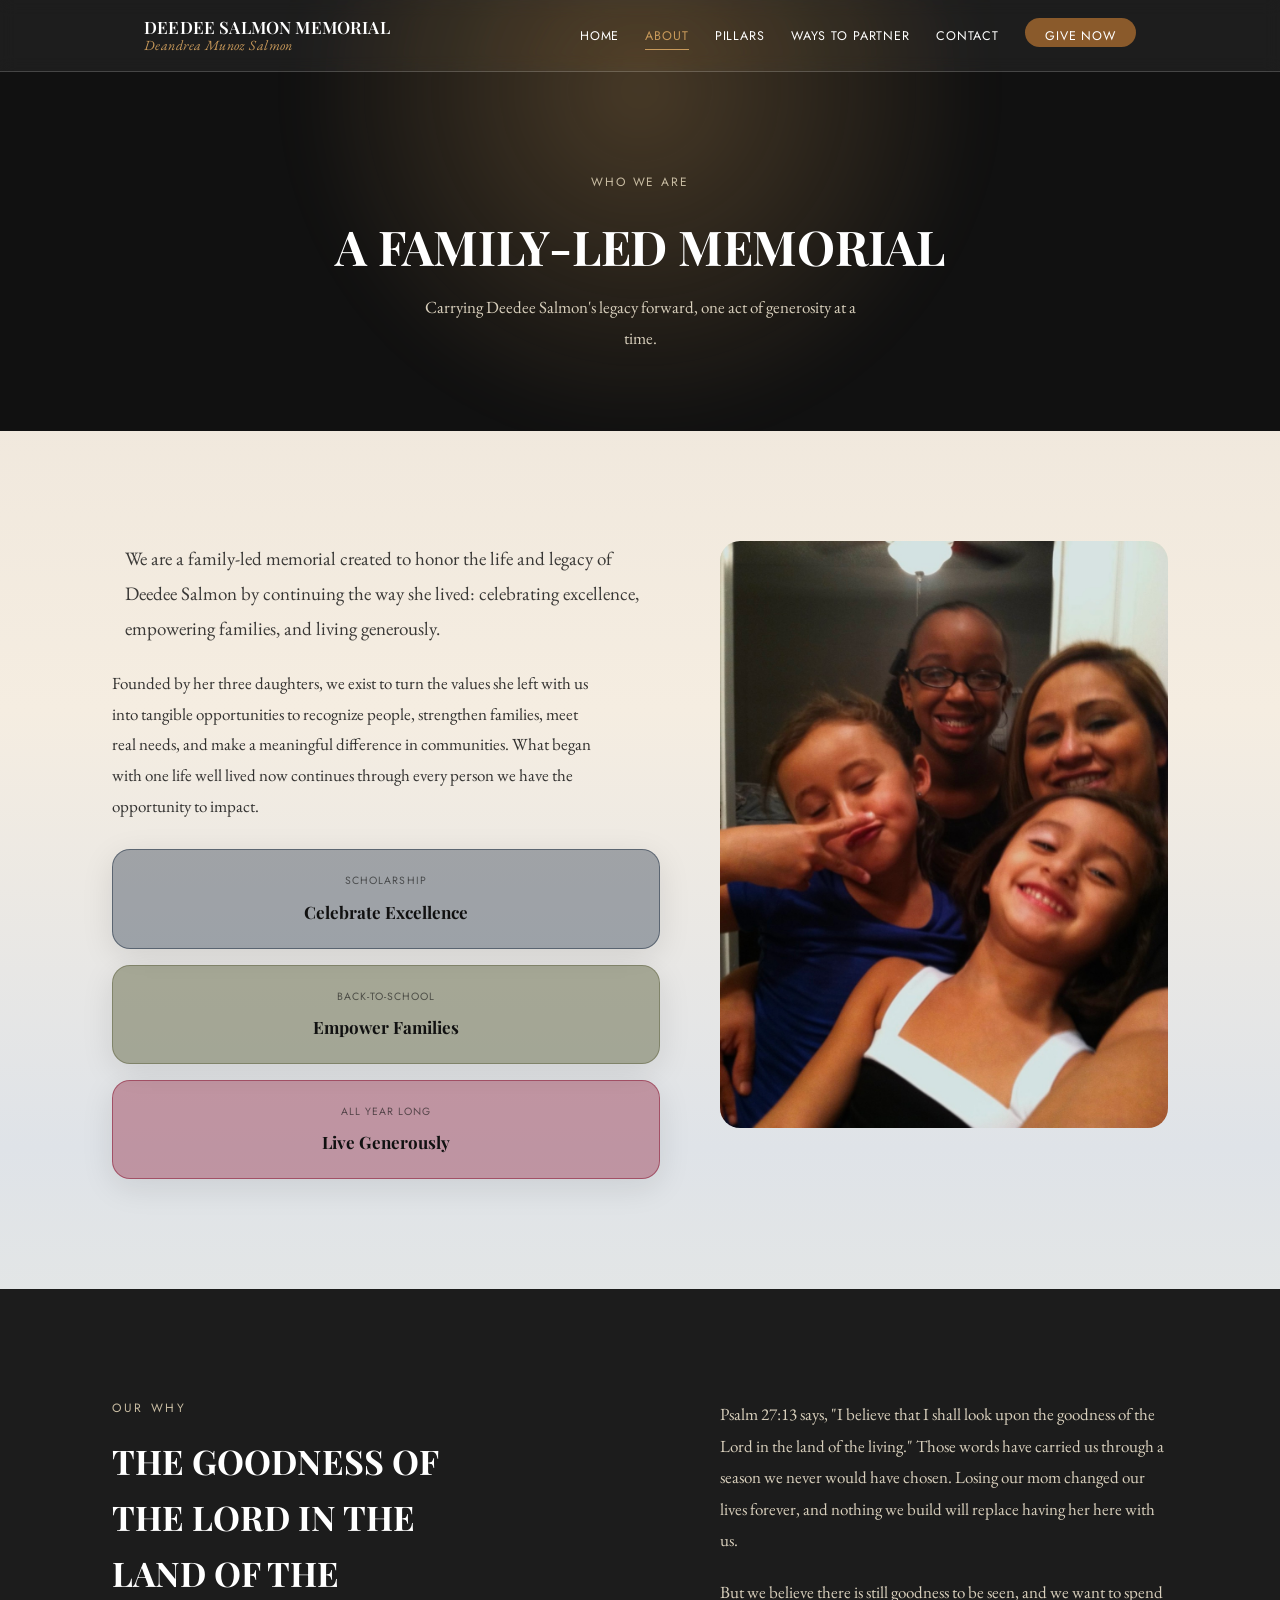
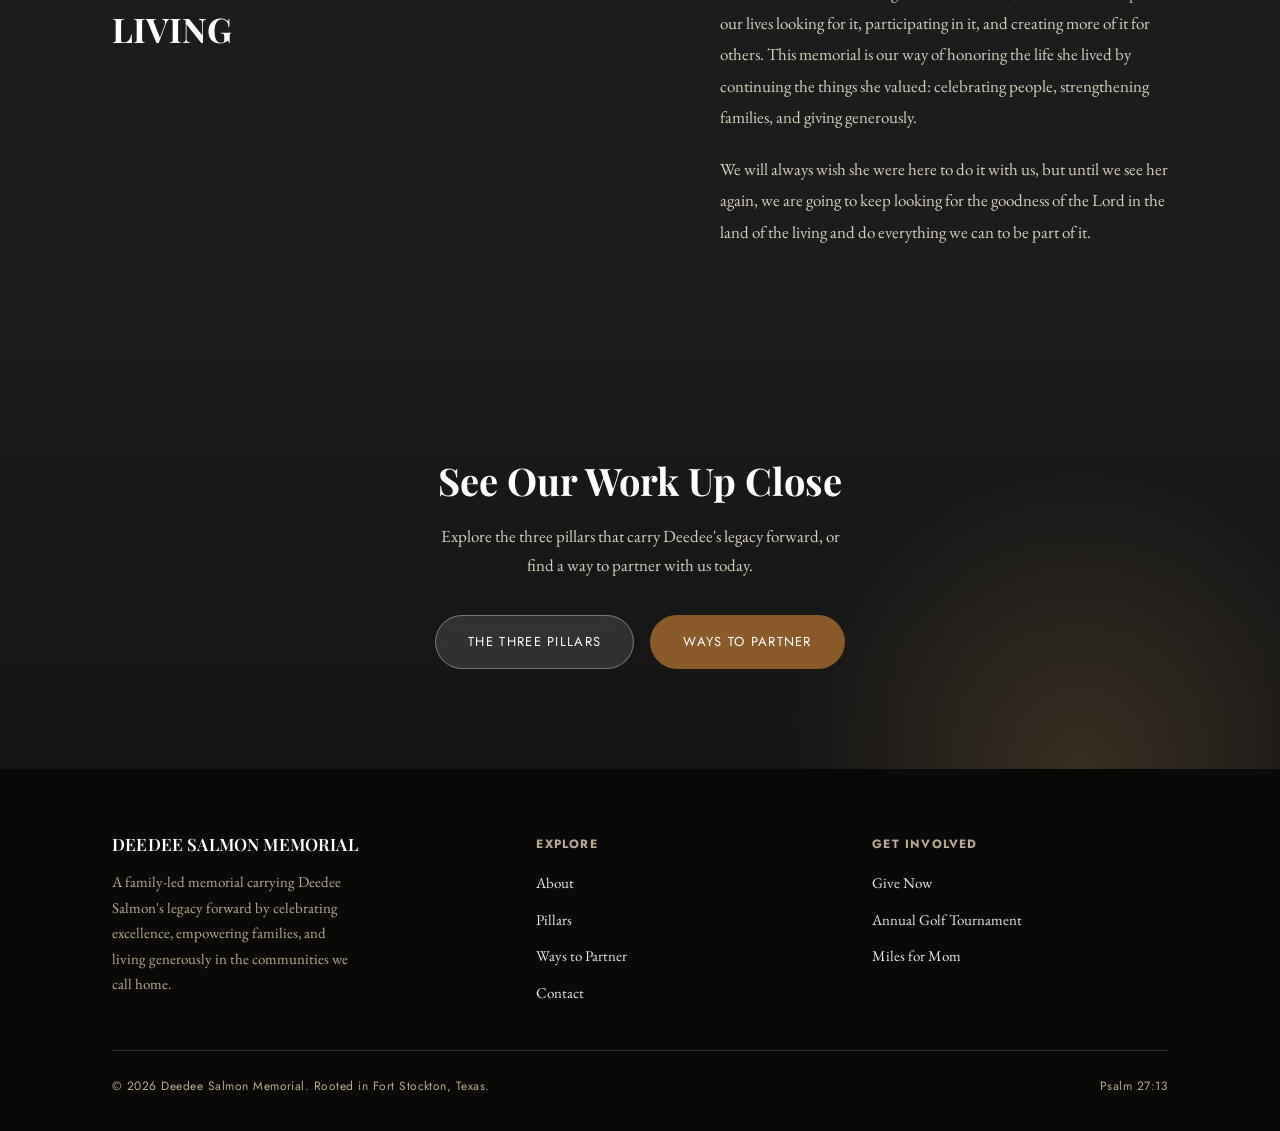
==== about.html @ 381345f5 "Make every page bottom step down from lightest to darkest Pages were bouncing: a charcoal section, t" ====
<!DOCTYPE html>
<html lang="en">
<head>
<meta charset="UTF-8">
<meta name="viewport" content="width=device-width, initial-scale=1.0">
<title>About | Deedee Salmon Memorial</title>
<meta name="description" content="A family-led memorial created to honor the life and legacy of Deedee Salmon, founded by her three daughters.">
<link rel="preconnect" href="https://fonts.googleapis.com">
<link href="https://fonts.googleapis.com/css2?family=Playfair+Display:wght@500;600;700&family=Bodoni+Moda:ital,wght@1,600;1,700&family=EB+Garamond:ital,wght@0,400;0,500;1,400&family=Jost:wght@400;500;600&display=swap" rel="stylesheet">
<link rel="stylesheet" href="styles.css">
</head>
<body>

<a class="skip-link" href="#main">Skip to content</a>

<header class="site-header">
  <div class="wrap">
    <nav class="nav-glass">
      <a href="index.html" class="brand-mark">Deedee Salmon Memorial<span>Deandrea Munoz Salmon</span></a>
      <button class="nav-toggle" aria-expanded="false" aria-controls="primary-nav">Menu</button>
      <nav class="main-nav" id="primary-nav" aria-label="Primary">
        <ul>
          <li><a href="index.html">Home</a></li>
          <li><a href="about.html" aria-current="page">About</a></li>
          <li><a href="pillars.html">Pillars</a></li>
          <li><a href="give.html">Ways to Partner</a></li>
          <li><a href="contact.html">Contact</a></li>
          <li><a href="https://www.venmo.com/u/deedeesalmonmemorial" class="nav-give" target="_blank" rel="noopener">Give Now</a></li>
        </ul>
      </nav>
    </nav>
  </div>
</header>

<main id="main">

  <section class="page-header">
    <div class="wrap page-header-inner">
      <span class="kicker">Who We Are</span>
      <h1>A Family-Led Memorial</h1>
      <p>Carrying Deedee Salmon's legacy forward, one act of generosity at a time.</p>
    </div>
  </section>

  <section class="section">
    <div class="wrap two-col">
      <div class="reveal reveal-item">
        <p class="lede" style="text-align:left; margin-bottom: 22px;">We are a family-led memorial created to honor the life and legacy of Deedee Salmon by continuing the way she lived: celebrating excellence, empowering families, and living generously.</p>
        <p style="font-size: 17px; line-height: 1.8; max-width: 60ch; opacity: 0.85;">Founded by her three daughters, we exist to turn the values she left with us into tangible opportunities to recognize people, strengthen families, meet real needs, and make a meaningful difference in communities. What began with one life well lived now continues through every person we have the opportunity to impact.</p>
        <div class="values-row" style="grid-template-columns: 1fr; margin-top: 28px;">
          <div class="value-box pillar-blue"><div class="label">Scholarship</div><div class="title">Celebrate Excellence</div></div>
          <div class="value-box pillar-olive"><div class="label">Back-to-School</div><div class="title">Empower Families</div></div>
          <div class="value-box pillar-red"><div class="label">All Year Long</div><div class="title">Live Generously</div></div>
        </div>
      </div>
      <div class="reveal reveal-item">
        <img class="family-photo" src="images/family.jpg" alt="Deedee's family crowded together for a selfie, smiling and making silly faces" width="1068" height="1400">
      </div>
    </div>
  </section>

  <section class="section section-dark" style="position: relative; overflow: hidden;">
    <div class="wrap two-col" style="position: relative; z-index: 1;">
      <div class="reveal reveal-item">
        <span class="kicker" style="color: #c9bda3;">Our Why</span>
        <h2 style="font-family: 'Playfair Display', serif; font-weight: 700; font-size: clamp(24px, 4vw, 34px); margin-top: 14px; max-width: 16ch; text-transform: uppercase;">The Goodness of the Lord in the Land of the Living</h2>
      </div>
      <div class="reveal reveal-item">
        <p style="font-size: 17px; line-height: 1.85; max-width: 58ch; color: #d8cfbc; margin-bottom: 20px;">Psalm 27:13 says, "I believe that I shall look upon the goodness of the Lord in the land of the living." Those words have carried us through a season we never would have chosen. Losing our mom changed our lives forever, and nothing we build will replace having her here with us.</p>
        <p style="font-size: 17px; line-height: 1.85; max-width: 58ch; color: #d8cfbc; margin-bottom: 20px;">But we believe there is still goodness to be seen, and we want to spend our lives looking for it, participating in it, and creating more of it for others. This memorial is our way of honoring the life she lived by continuing the things she valued: celebrating people, strengthening families, and giving generously.</p>
        <p style="font-size: 17px; line-height: 1.85; max-width: 58ch; color: #d8cfbc;">We will always wish she were here to do it with us, but until we see her again, we are going to keep looking for the goodness of the Lord in the land of the living and do everything we can to be part of it.</p>
      </div>
    </div>
  </section>

  <div class="reveal">
    <section class="cta-band">
      <div class="wrap cta-band-inner">
        <h2>See Our Work Up Close</h2>
        <p>Explore the three pillars that carry Deedee's legacy forward, or find a way to partner with us today.</p>
        <div style="display:flex; gap:16px; justify-content:center; flex-wrap:wrap;">
          <a href="pillars.html" class="btn-glass">The Three Pillars</a>
          <a href="give.html" class="btn-solid">Ways to Partner</a>
        </div>
      </div>
    </section>
  </div>

</main>

<footer class="site-footer">
  <div class="wrap">
    <div class="footer-grid">
      <div class="footer-brand">
        <div class="brand-mark">Deedee Salmon Memorial</div>
        <p>A family-led memorial carrying Deedee Salmon's legacy forward by celebrating excellence, empowering families, and living generously in the communities we call home.</p>
      </div>
      <div class="footer-col">
        <h4>Explore</h4>
        <ul>
          <li><a href="about.html">About</a></li>
          <li><a href="pillars.html">Pillars</a></li>
          <li><a href="give.html">Ways to Partner</a></li>
          <li><a href="contact.html">Contact</a></li>
        </ul>
      </div>
      <div class="footer-col">
        <h4>Get Involved</h4>
        <ul>
          <li><a href="https://www.venmo.com/u/deedeesalmonmemorial" target="_blank" rel="noopener">Give Now</a></li>
          <li><a href="golf-tournament.html">Annual Golf Tournament</a></li>
          <li><a href="miles-for-mom.html">Miles for Mom</a></li>
        </ul>
      </div>
    </div>
    <div class="footer-bottom">
      <span>&copy; 2026 Deedee Salmon Memorial. Rooted in Fort Stockton, Texas.</span>
      <span>Psalm 27:13</span>
    </div>
  </div>
</footer>

<script src="nav.js"></script>
</body>
</html>
---- styles.css ----
/* ============================================================
   Deedee Salmon Memorial — Site Stylesheet (Glass redesign)
   ============================================================ */

:root {
  --obsidian: #111111;
  --bone: #D8CFBC;
  --tobacco: #8A5A2B;
  --biking-red: #800020;
  --eclipse-blue: #0B1D34;
  --olive: #6B6F4E;
  --warm-gold: #C99A5B;
  --ease: cubic-bezier(0.22, 1, 0.36, 1);
  --glass-bg: rgba(255, 255, 255, 0.55);
  --glass-border: rgba(255, 255, 255, 0.6);
  --glass-shadow: 0 8px 32px rgba(17,17,17,0.10);
}

* { box-sizing: border-box; margin: 0; padding: 0; }
html { scroll-behavior: smooth; }

body {
  background-color: #ffffff;
  background-image: linear-gradient(
    180deg,
    #ffffff 0%,
    #EFE7DC 12%,
    #F5EDE1 26%,
    #DFE3E8 42%,
    #E9EAE3 56%,
    #FBF5F6 70%,
    #FDFAF6 84%,
    #ffffff 100%
  );
  background-repeat: no-repeat;
  color: var(--obsidian);
  font-family: 'EB Garamond', serif;
  -webkit-font-smoothing: antialiased;
  line-height: 1.65;
  overflow-x: hidden;
  position: relative;
}
a { color: inherit; text-decoration: none; }
img { max-width: 100%; display: block; }
.wrap { max-width: 1120px; margin: 0 auto; padding: 0 32px; }

.skip-link {
  position: absolute; left: -999px; top: auto;
  background: var(--obsidian); color: #fff;
  padding: 12px 20px; z-index: 1000; font-family: 'Jost', sans-serif; font-size: 14px;
}
.skip-link:focus { left: 16px; top: 90px; }

a:focus-visible, button:focus-visible, input:focus-visible, textarea:focus-visible, select:focus-visible {
  outline: 2px solid var(--tobacco); outline-offset: 3px;
}

/* ============================================================
   Glass Nav — frosted, fixed, floats directly over dark content
   ============================================================ */
.site-header {
  position: fixed;
  top: 0; left: 0; right: 0;
  z-index: 100;
  width: 100%;
  background: rgba(255, 255, 255, 0.05);
  backdrop-filter: blur(8px) saturate(140%);
  -webkit-backdrop-filter: blur(8px) saturate(140%);
  border-bottom: 1px solid rgba(255, 255, 255, 0.18);
  transition: background 0.4s var(--ease), border-color 0.4s var(--ease), box-shadow 0.4s var(--ease);
}
.site-header.scrolled {
  background: rgba(255, 255, 255, 0.55);
  backdrop-filter: blur(20px) saturate(180%);
  -webkit-backdrop-filter: blur(20px) saturate(180%);
  border-bottom: 1px solid rgba(255, 255, 255, 0.45);
  box-shadow: 0 4px 24px rgba(17,17,17,0.08);
}
.nav-glass {
  max-width: 1120px;
  margin: 0 auto;
  padding: 18px 32px;
  display: flex;
  align-items: center;
  justify-content: space-between;
}
.brand-mark {
  font-family: 'Playfair Display', serif;
  font-weight: 600;
  font-size: 17px;
  letter-spacing: 0.01em;
  text-transform: uppercase;
  line-height: 1.1;
  color: #fff;
  transition: color 0.4s var(--ease);
}
.site-header.scrolled .brand-mark { color: var(--obsidian); }
.brand-mark span {
  display: block;
  font-family: 'EB Garamond', serif;
  font-style: italic;
  font-weight: 400;
  font-size: 14px;
  letter-spacing: 0.03em;
  color: var(--warm-gold);
  text-transform: none;
  margin-top: 1px;
  transition: color 0.4s var(--ease);
}
.site-header.scrolled .brand-mark span { color: var(--tobacco); }
.main-nav ul { display: flex; align-items: center; gap: 26px; list-style: none; }
.main-nav a {
  font-family: 'Jost', sans-serif;
  font-size: 12.5px;
  letter-spacing: 0.07em;
  text-transform: uppercase;
  color: #fff;
  position: relative;
  padding-bottom: 2px;
  transition: color 0.4s var(--ease);
}
.site-header.scrolled .main-nav a { color: var(--obsidian); }
.main-nav a::after {
  content: "";
  position: absolute; left: 0; bottom: -3px;
  width: 100%; height: 1px;
  background: var(--warm-gold);
  transform: scaleX(0);
  transform-origin: left;
  transition: transform 0.3s var(--ease);
}
.site-header.scrolled .main-nav a::after { background: var(--tobacco); }
.main-nav a:hover::after, .main-nav a[aria-current="page"]::after { transform: scaleX(1); }
.main-nav a:hover, .main-nav a[aria-current="page"] { color: var(--warm-gold); }
.site-header.scrolled .main-nav a:hover,
.site-header.scrolled .main-nav a[aria-current="page"] { color: var(--tobacco); }
.nav-toggle { color: #fff; transition: color 0.4s var(--ease); }
.site-header.scrolled .nav-toggle { color: var(--obsidian); }
.nav-give {
  font-family: 'Jost', sans-serif;
  font-size: 12px;
  letter-spacing: 0.08em;
  text-transform: uppercase;
  color: #fff !important;
  background: var(--tobacco);
  padding: 9px 20px;
  border-radius: 999px;
}
.nav-give::after { display: none; }
.nav-give:hover { background: var(--obsidian); }
.nav-toggle { display: none; background: none; border: none; font-family: 'Jost', sans-serif; font-size: 13px; letter-spacing: 0.08em; text-transform: uppercase; cursor: pointer; }
@media (max-width: 780px) {
  .nav-toggle { display: block; }
  .main-nav { display: none; position: absolute; top: 68px; left: 20px; right: 20px; }
  .main-nav.open {
    display: block;
    background: var(--glass-bg);
    backdrop-filter: blur(24px) saturate(160%);
    -webkit-backdrop-filter: blur(24px) saturate(160%);
    border: 1px solid var(--glass-border);
    border-radius: 24px;
    box-shadow: var(--glass-shadow);
    padding: 10px 22px 18px;
  }
  .main-nav ul { flex-direction: column; align-items: flex-start; gap: 4px; }
  .main-nav li { width: 100%; border-top: 1px solid rgba(17,17,17,0.08); }
  .main-nav li:first-child { border-top: none; }
  .main-nav.open a { display: block; padding: 14px 0; color: var(--obsidian); }
  .main-nav.open a:hover, .main-nav.open a[aria-current="page"] { color: var(--tobacco); }
  .main-nav.open a::after { background: var(--tobacco); }
  .nav-give { display: inline-block; margin-top: 8px; }
}

/* ============================================================
   Buttons
   ============================================================ */
.btn-glass {
  display: inline-block;
  padding: 15px 32px;
  font-family: 'Jost', sans-serif;
  font-size: 13px;
  letter-spacing: 0.1em;
  text-transform: uppercase;
  border-radius: 999px;
  border: 1px solid rgba(255,255,255,0.35);
  background: rgba(255,255,255,0.12);
  backdrop-filter: blur(16px) saturate(160%);
  -webkit-backdrop-filter: blur(16px) saturate(160%);
  color: #fff;
  cursor: pointer;
  transition: transform 0.3s var(--ease), background 0.3s var(--ease);
}
.btn-glass:hover { transform: translateY(-3px); background: rgba(255,255,255,0.2); }
.btn-frosted-primary {
  display: inline-block;
  padding: 15px 32px;
  font-family: 'Jost', sans-serif;
  font-size: 13px;
  letter-spacing: 0.1em;
  text-transform: uppercase;
  border-radius: 999px;
  border: 1px solid rgba(201,154,91,0.55);
  background: rgba(201,154,91,0.32);
  backdrop-filter: blur(16px) saturate(180%);
  -webkit-backdrop-filter: blur(16px) saturate(180%);
  color: #fff;
  cursor: pointer;
  transition: transform 0.3s var(--ease), background 0.3s var(--ease);
}
.btn-frosted-primary:hover { transform: translateY(-3px); background: rgba(201,154,91,0.46); }
.btn-solid {
  display: inline-block;
  padding: 15px 32px;
  font-family: 'Jost', sans-serif;
  font-size: 13px;
  letter-spacing: 0.1em;
  text-transform: uppercase;
  border-radius: 999px;
  border: 1px solid transparent;
  background: var(--tobacco);
  color: #fff;
  cursor: pointer;
  transition: transform 0.3s var(--ease), background 0.3s var(--ease), box-shadow 0.3s var(--ease);
}
.btn-solid:hover { transform: translateY(-3px); background: #a06b34; box-shadow: 0 12px 28px rgba(138,90,43,0.35); }
.btn-outline-dark {
  display: inline-block;
  padding: 15px 32px;
  font-family: 'Jost', sans-serif;
  font-size: 13px;
  letter-spacing: 0.1em;
  text-transform: uppercase;
  border-radius: 999px;
  border: 1.5px solid var(--obsidian);
  background: transparent;
  color: var(--obsidian);
  cursor: pointer;
  transition: transform 0.3s var(--ease), background 0.3s var(--ease), color 0.3s var(--ease);
}
.btn-outline-dark:hover { transform: translateY(-3px); background: var(--obsidian); color: #fff; }
.btn-disabled {
  display: inline-block;
  padding: 15px 32px;
  font-family: 'Jost', sans-serif;
  font-size: 13px;
  letter-spacing: 0.1em;
  text-transform: uppercase;
  border-radius: 999px;
  background: rgba(17,17,17,0.08);
  color: var(--obsidian);
  opacity: 0.6;
  cursor: not-allowed;
  pointer-events: none;
}

/* ============================================================
   Hero (Home) + Page Header (interior pages) — dark, dramatic,
   nav floats directly over both from the very top of the page.
   ============================================================ */
.hero, .page-header {
  position: relative;
  z-index: 1;
  background: var(--obsidian);
  color: #fff;
  text-align: center;
  overflow: hidden;
}
.hero { padding: 190px 0 110px; }
.page-header { padding: 168px 0 76px; }
.hero::before, .page-header::before {
  content: "";
  position: absolute;
  width: 700px; height: 700px;
  background: radial-gradient(circle, rgba(201,154,91,0.30), transparent 70%);
  top: -260px; left: 50%; transform: translateX(-50%);
  filter: blur(20px);
  pointer-events: none;
}
.hero-inner, .page-header-inner { position: relative; z-index: 1; }
.hero .eyebrow, .page-header .kicker {
  font-family: 'Jost', sans-serif; font-size: 12px; letter-spacing: 0.16em;
  text-transform: uppercase; color: #c9bda3; margin-bottom: 22px; display: inline-block;
}
.hero h1 {
  font-family: 'Playfair Display', serif; font-weight: 700;
  font-size: clamp(40px, 7vw, 68px); line-height: 1.08;
  max-width: 16ch; margin: 0 auto 20px; text-transform: uppercase; letter-spacing: -0.01em;
}
.page-header h1 {
  font-family: 'Playfair Display', serif; font-weight: 700;
  font-size: clamp(32px, 5.5vw, 48px); line-height: 1.15;
  margin: 4px auto 18px; text-transform: uppercase; letter-spacing: -0.005em;
}
.hero .script-name {
  font-family: 'EB Garamond', serif; font-style: italic; font-weight: 400;
  font-size: clamp(22px, 3.2vw, 28px); letter-spacing: 0.02em;
  color: var(--warm-gold); display: block; margin: 8px 0 30px;
}
.hero p, .page-header p { font-size: 18px; line-height: 1.85; max-width: 54ch; margin: 0 auto; color: #d8cfbc; }
.page-header p { font-size: 17px; }
.hero-ctas { margin-top: 38px; display: flex; gap: 16px; justify-content: center; flex-wrap: wrap; }

/* ============================================================
   Sections
   ============================================================ */
.section { position: relative; z-index: 1; padding: 110px 0; }

/* Tinted sections dissolve into their neighbours instead of butting up
   against them. Each gradient starts and ends at its own colour with zero
   alpha, so the page behind shows through the fade and the transition
   works against whatever sits above or below. The ramps stay inside the
   section's padding, so text always lands on the solid middle. */
.section-dark {
  color: #fff;
  background: #1C1C1C;
}
.section-soft {
  background: var(--bone);
}
.section-head { margin-bottom: 48px; text-align: center; }
.kicker {
  font-family: 'Jost', sans-serif; font-size: 12px; letter-spacing: 0.22em;
  text-transform: uppercase; color: var(--tobacco); display: block; margin-bottom: 14px;
}
.section-head h2 {
  font-family: 'Playfair Display', serif; font-weight: 700;
  font-size: clamp(30px, 4.2vw, 44px); line-height: 1.15;
  max-width: 22ch; margin: 0 auto;
}
.lede {
  font-size: 19px; line-height: 1.85; max-width: 58ch; opacity: 0.82; margin: 0 auto;
}
.back-link {
  display: inline-block;
  margin-bottom: 30px;
  font-family: 'Jost', sans-serif;
  font-size: 12px;
  letter-spacing: 0.08em;
  text-transform: uppercase;
  color: var(--tobacco);
}
.back-link:hover { color: var(--obsidian); }

.two-col { display: grid; grid-template-columns: 1.1fr 0.9fr; gap: 60px; align-items: start; }
@media (max-width: 800px) { .two-col { grid-template-columns: 1fr; gap: 40px; } }
.who-grid { display: grid; grid-template-columns: 1.1fr 0.9fr; gap: 60px; align-items: center; text-align: left; }
@media (max-width: 800px) { .who-grid { grid-template-columns: 1fr; text-align: center; } }

.glass-quote {
  background: rgba(255, 255, 255, 0.7);
  backdrop-filter: blur(32px) saturate(180%);
  -webkit-backdrop-filter: blur(32px) saturate(180%);
  border: 1px solid rgba(255, 255, 255, 0.75);
  border-radius: 28px;
  box-shadow: var(--glass-shadow);
  padding: 44px 40px;
}
.glass-quote blockquote {
  font-family: 'Playfair Display', serif; font-weight: 500; font-style: italic;
  font-size: clamp(21px, 2.6vw, 26px); line-height: 1.55; color: var(--obsidian);
}
.glass-quote cite {
  display: block; margin-top: 18px;
  font-family: 'Jost', sans-serif; font-style: normal; font-size: 12.5px;
  letter-spacing: 0.1em; text-transform: uppercase; color: var(--tobacco);
}
.glass-quote.on-dark { background: rgba(255,255,255,0.14); border-color: rgba(255,255,255,0.22); }
.glass-quote.on-dark blockquote { color: #fff; }

/* ============================================================
   Glass cards (pillars + ways to partner + reused elsewhere)
   ============================================================ */
.pillar-grid { display: grid; grid-template-columns: repeat(3, 1fr); gap: 26px; }
@media (max-width: 820px) { .pillar-grid { grid-template-columns: 1fr; } }

.glass-card {
  background: var(--glass-bg);
  backdrop-filter: blur(20px) saturate(160%);
  -webkit-backdrop-filter: blur(20px) saturate(160%);
  border: 1px solid var(--glass-border);
  border-radius: 28px;
  box-shadow: var(--glass-shadow);
  padding: 40px 32px;
  transition: transform 0.4s var(--ease), box-shadow 0.4s var(--ease), background 0.4s var(--ease);
}
.glass-card:hover { transform: translateY(-6px); box-shadow: 0 20px 44px rgba(17,17,17,0.14); }

.glass-card.pillar-blue { background: rgba(11,29,52,0.20); border-color: rgba(11,29,52,0.30); }
.glass-card.pillar-olive { background: rgba(107,111,78,0.20); border-color: rgba(107,111,78,0.30); }
.glass-card.pillar-red { background: rgba(128,0,32,0.17); border-color: rgba(128,0,32,0.26); }
.glass-card.pillar-blue:hover { background: rgba(11,29,52,0.27); }
.glass-card.pillar-olive:hover { background: rgba(107,111,78,0.27); }
.glass-card.pillar-red:hover { background: rgba(128,0,32,0.23); }
/* Pillars page only: the full-width rows carry more colour than the
   compact cards on the home page, which stay as they are. */
.pillar-row.pillar-blue,
.value-box.pillar-blue { background: rgba(11,29,52,0.34); border-color: rgba(11,29,52,0.46); }
.pillar-row.pillar-olive,
.value-box.pillar-olive { background: rgba(107,111,78,0.53); border-color: rgba(107,111,78,0.62); }
.pillar-row.pillar-red,
.value-box.pillar-red { background: rgba(128,0,32,0.35); border-color: rgba(128,0,32,0.46); }
.pillar-row.pillar-blue:hover { background: rgba(11,29,52,0.42); }
.pillar-row.pillar-olive:hover { background: rgba(107,111,78,0.62); }
.pillar-row.pillar-red:hover { background: rgba(128,0,32,0.43); }

.glass-card.tint-gold { background: rgba(201,154,91,0.20); border-color: rgba(201,154,91,0.32); }
.glass-card.tint-blue { background: rgba(11,29,52,0.20); border-color: rgba(11,29,52,0.30); }
.glass-card.tint-red { background: rgba(128,0,32,0.17); border-color: rgba(128,0,32,0.26); }
.glass-card.tint-gold:hover { background: rgba(201,154,91,0.28); }
.glass-card.tint-blue:hover { background: rgba(11,29,52,0.27); }
.glass-card.tint-red:hover { background: rgba(128,0,32,0.23); }

.glass-card .pillar-label, .give-card-glass .give-label {
  font-family: 'Jost', sans-serif; font-size: 11px; letter-spacing: 0.1em;
  text-transform: uppercase; color: var(--pillar-color, var(--tobacco)); margin-bottom: 10px;
}
.glass-card h3 {
  font-family: 'Playfair Display', serif; font-weight: 700; font-size: 22px;
  margin-bottom: 14px; line-height: 1.25;
}
.glass-card h3.uc-title { text-transform: uppercase; letter-spacing: 0.02em; }
.glass-card p { font-size: 15.5px; line-height: 1.75; opacity: 0.82; }

.give-grid { display: grid; grid-template-columns: repeat(3, 1fr); gap: 26px; }
@media (max-width: 900px) { .give-grid { grid-template-columns: 1fr; } }
.give-card-glass { display: flex; flex-direction: column; gap: 16px; }
.give-card-glass h3 { font-family: 'Playfair Display', serif; font-weight: 700; font-size: 21px; }
.give-card-glass p { font-size: 15px; line-height: 1.75; opacity: 0.82; flex: 1; }
.give-card-glass a.btn-solid { align-self: flex-start; padding: 12px 26px; font-size: 12px; }
.give-card-glass.tint-gold .give-label,
.give-card-glass.tint-blue .give-label,
.give-card-glass.tint-red .give-label { color: var(--obsidian); opacity: 0.65; }

/* Pillar detail rows (Pillars page) */
.pillar-row-grid { display: grid; gap: 24px; }
.pillar-row {
  display: grid; grid-template-columns: 220px 1fr; gap: 34px; align-items: center;
}
.pillar-row-head { display: flex; flex-direction: column; gap: 10px; }
.pillar-row h3 { font-size: 25px; }
.pillar-row p { font-size: 16px; }
@media (max-width: 700px) { .pillar-row { grid-template-columns: 1fr; gap: 18px; text-align: left; } }

/* ============================================================
   Placeholder photo/flyer slots
   ============================================================ */
.photo-slot {
  width: 100%;
  background: repeating-linear-gradient(135deg, rgba(17,17,17,0.08), rgba(17,17,17,0.08) 1px, transparent 1px, transparent 12px);
  border: 1px dashed rgba(17,17,17,0.18);
  border-radius: 20px;
  display: flex; align-items: center; justify-content: center;
  text-align: center;
}
.photo-slot span {
  font-family: 'Jost', sans-serif; font-size: 11px; letter-spacing: 0.1em;
  text-transform: uppercase; opacity: 0.45; padding: 0 20px;
}
.portrait-slot { aspect-ratio: 3 / 4; }
.pillar-photo-slot { max-width: 200px; aspect-ratio: 4 / 3; margin-bottom: 6px; }
.flyer-frame { max-width: 460px; margin: 0 auto; aspect-ratio: 8.5 / 11; }
.photo-frame { width: 100%; height: 100%; object-fit: cover; border-radius: 20px; display: block; }
.family-photo { width: 100%; height: auto; border-radius: 20px; display: block; }
@media (max-width: 700px) { .pillar-photo-slot { max-width: 100%; aspect-ratio: 16 / 9; } }

/* ============================================================
   Values row / Quick facts (glass tiles)
   ============================================================ */
.values-row, .facts-row {
  display: grid; grid-template-columns: repeat(3, 1fr); gap: 16px;
}
.value-box, .fact-box {
  background: var(--glass-bg);
  backdrop-filter: blur(16px) saturate(160%);
  -webkit-backdrop-filter: blur(16px) saturate(160%);
  border: 1px solid var(--glass-border);
  border-radius: 18px;
  box-shadow: var(--glass-shadow);
  padding: 22px 18px;
  text-align: center;
}
.value-box .label, .fact-box .label {
  font-family: 'Jost', sans-serif; font-size: 10.5px; letter-spacing: 0.1em;
  text-transform: uppercase; opacity: 0.6; margin-bottom: 8px;
}
.value-box .title { font-family: 'Playfair Display', serif; font-weight: 700; font-size: 17px; }
.fact-box .value { font-family: 'Playfair Display', serif; font-weight: 700; font-size: 18px; }
.value-box.on-dark, .fact-box.on-dark { background: rgba(255,255,255,0.10); border-color: rgba(255,255,255,0.20); }
.value-box.on-dark .label, .fact-box.on-dark .label { color: #c9bda3; opacity: 1; }
.value-box.on-dark .title, .fact-box.on-dark .value { color: #fff; }

/* Brand-coloured tiles for dark sections, so the three pillars read as
   three distinct things rather than one grey row. */
.value-box.on-dark.pillar-blue { background: rgba(11, 29, 52, 0.88); border-color: rgba(70, 110, 160, 0.45); }
.value-box.on-dark.pillar-olive { background: rgba(107, 111, 78, 0.45); border-color: rgba(154, 159, 116, 0.48); }
.value-box.on-dark.pillar-red { background: rgba(128, 0, 32, 0.72); border-color: rgba(178, 60, 90, 0.45); }
@media (max-width: 640px) { .values-row, .facts-row { grid-template-columns: 1fr; } }

/* ============================================================
   Sponsorship tiers (Golf Tournament)
   ============================================================ */
.tier-grid { display: grid; grid-template-columns: repeat(2, 1fr); gap: 22px; }
@media (max-width: 760px) { .tier-grid { grid-template-columns: 1fr; } }
.tier-card {
  background: rgba(201,154,91,0.16);
  backdrop-filter: blur(20px) saturate(160%);
  -webkit-backdrop-filter: blur(20px) saturate(160%);
  border: 1px solid rgba(201,154,91,0.28);
  border-radius: 24px;
  box-shadow: var(--glass-shadow);
  padding: 32px 28px;
  display: flex; flex-direction: column; gap: 14px;
  transition: transform 0.4s var(--ease), box-shadow 0.4s var(--ease);
}
.tier-card:hover { transform: translateY(-5px); box-shadow: 0 20px 44px rgba(17,17,17,0.14); }
.tier-card.is-taken { opacity: 0.68; }
.tier-card.is-taken:hover { transform: none; }
.tier-top { display: flex; justify-content: space-between; align-items: flex-start; gap: 14px; }
.tier-top h3 { font-family: 'Playfair Display', serif; font-weight: 700; font-size: 20px; text-transform: uppercase; letter-spacing: 0.02em; }
.tier-price { font-family: 'Jost', sans-serif; font-size: 13px; letter-spacing: 0.06em; color: var(--tobacco); white-space: nowrap; }
.status-badge {
  display: inline-block; font-family: 'Jost', sans-serif; font-size: 10.5px;
  letter-spacing: 0.1em; text-transform: uppercase; padding: 4px 12px; border-radius: 20px; align-self: flex-start;
}
.status-available { background: rgba(107,111,78,0.20); color: var(--olive); }
.status-taken { background: rgba(128,0,32,0.16); color: var(--biking-red); }
.tier-card ul { list-style: none; display: grid; gap: 6px; font-size: 14.5px; opacity: 0.85; flex: 1; }
.tier-card ul li::before { content: "— "; color: var(--tobacco); }
.tier-card .btn-solid { align-self: flex-start; padding: 12px 26px; font-size: 12px; }

/* ============================================================
   Giving options (Legacy Giving page)
   ============================================================ */
.give-options { display: grid; grid-template-columns: repeat(3, 1fr); gap: 22px; }
@media (max-width: 900px) { .give-options { grid-template-columns: 1fr; } }
.give-option {
  background: var(--glass-bg);
  backdrop-filter: blur(20px) saturate(160%);
  -webkit-backdrop-filter: blur(20px) saturate(160%);
  border: 1px solid var(--glass-border);
  border-radius: 24px;
  box-shadow: var(--glass-shadow);
  padding: 32px 26px;
  text-align: center;
  display: flex; flex-direction: column; gap: 14px;
  transition: transform 0.4s var(--ease), box-shadow 0.4s var(--ease);
}
.give-option:hover { transform: translateY(-5px); box-shadow: 0 20px 44px rgba(17,17,17,0.14); }
.give-option .give-freq { font-family: 'Jost', sans-serif; font-size: 11px; letter-spacing: 0.1em; text-transform: uppercase; color: var(--tobacco); }
.give-option h3 { font-family: 'Playfair Display', serif; font-weight: 700; font-size: 21px; text-transform: uppercase; letter-spacing: 0.02em; }
.give-option p { font-size: 15px; opacity: 0.85; flex: 1; }
.give-option .btn-solid { align-self: center; padding: 12px 26px; font-size: 12px; }

/* ============================================================
   Forms (Contact page)
   ============================================================ */
.form-grid { display: grid; gap: 20px; max-width: 560px; }
.field label {
  display: block; font-family: 'Jost', sans-serif; font-size: 12px;
  letter-spacing: 0.08em; text-transform: uppercase; margin-bottom: 8px; opacity: 0.7;
}
.field input, .field textarea, .field select {
  width: 100%; padding: 13px 16px; font-family: 'EB Garamond', serif; font-size: 16px;
  background: var(--glass-bg);
  backdrop-filter: blur(16px) saturate(160%);
  -webkit-backdrop-filter: blur(16px) saturate(160%);
  border: 1px solid var(--glass-border);
  border-radius: 14px;
  color: var(--obsidian);
}
.field textarea { resize: vertical; min-height: 130px; }
.form-status { font-family: 'Jost', sans-serif; font-size: 14px; padding: 12px 0; }
.form-status.success { color: var(--olive); }
.contact-info { display: grid; gap: 24px; }
.contact-info .item .label {
  font-family: 'Jost', sans-serif; font-size: 11px; letter-spacing: 0.1em;
  text-transform: uppercase; color: var(--tobacco); margin-bottom: 6px;
}
.contact-info .item .value { font-size: 18px; }

/* ============================================================
   CTA band — straight edges, dark, full width
   ============================================================ */
.cta-band {
  position: relative; z-index: 1;
  background: linear-gradient(180deg, #1A1A1A 0%, #141414 100%);
  color: #fff;
  text-align: center; padding: 100px 32px; overflow: hidden;
}
.cta-band::before {
  content: ""; position: absolute;
  width: 600px; height: 600px;
  background: radial-gradient(circle, rgba(201,154,91,0.20), transparent 70%);
  bottom: -300px; right: -100px; pointer-events: none;
}
.cta-band-inner { position: relative; z-index: 1; }
.cta-band h2 {
  font-family: 'Playfair Display', serif; font-weight: 700;
  font-size: clamp(26px, 4vw, 38px); max-width: 22ch; margin: 0 auto 18px; line-height: 1.2;
}
.cta-band p { max-width: 52ch; margin: 0 auto 34px; color: #d8cfbc; font-size: 17px; line-height: 1.75; }

/* ============================================================
   Footer
   ============================================================ */
/* Starts on the colour the CTA band ends on and settles to dark in one
   short ramp inside the top padding — enough to avoid a hard seam, not so
   much that the page bottom turns into a gradient of its own. */
.site-footer {
  position: relative; z-index: 1;
  background: #0A0908;
  color: #fff;
  padding: 66px 0 34px;
}
.footer-grid { display: grid; grid-template-columns: 1.3fr 1fr 1fr; gap: 40px; margin-bottom: 44px; }
@media (max-width: 700px) { .footer-grid { grid-template-columns: 1fr; gap: 34px; } }
.footer-brand .brand-mark { color: #fff; }
.footer-brand p { margin-top: 16px; font-size: 15px; line-height: 1.7; color: #b8ab8f; max-width: 34ch; }
.footer-col h4 {
  font-family: 'Jost', sans-serif; font-size: 12px; letter-spacing: 0.1em;
  text-transform: uppercase; color: #b8ab8f; margin-bottom: 16px;
}
.footer-col ul { list-style: none; display: grid; gap: 10px; }
.footer-col a { font-size: 15px; color: #fff; opacity: 0.9; }
.footer-col a:hover { color: var(--warm-gold); }
.footer-bottom {
  border-top: 1px solid rgba(216, 207, 188, 0.18); padding-top: 26px;
  display: flex; justify-content: space-between; flex-wrap: wrap; gap: 12px;
  font-family: 'Jost', sans-serif; font-size: 12px; letter-spacing: 0.04em; color: #b8ab8f;
}

/* ============================================================
   Reveal animation (scroll fade/blur-in) + stagger
   ============================================================ */
.reveal { opacity: 0; transform: translateY(20px); filter: blur(4px); transition: opacity 0.8s var(--ease), transform 0.8s var(--ease), filter 0.8s var(--ease); }
.reveal.is-visible { opacity: 1; transform: translateY(0); filter: blur(0); }
.pillar-grid .glass-card:nth-child(2),
.give-grid .glass-card:nth-child(2),
.tier-grid .tier-card:nth-child(2),
.give-options .give-option:nth-child(2),
.values-row .reveal:nth-child(2),
.facts-row .reveal:nth-child(2) { transition-delay: 0.12s; }
.pillar-grid .glass-card:nth-child(3),
.give-grid .glass-card:nth-child(3),
.tier-grid .tier-card:nth-child(3),
.give-options .give-option:nth-child(3),
.values-row .reveal:nth-child(3),
.facts-row .reveal:nth-child(3) { transition-delay: 0.24s; }
.tier-grid .tier-card:nth-child(4) { transition-delay: 0.36s; }
.who-grid > .reveal-item:nth-child(2) { transition-delay: 0.14s; }

@media (prefers-reduced-motion: reduce) {
  * { animation: none !important; transition: none !important; scroll-behavior: auto !important; }
  .reveal { opacity: 1 !important; transform: none !important; filter: none !important; }
}
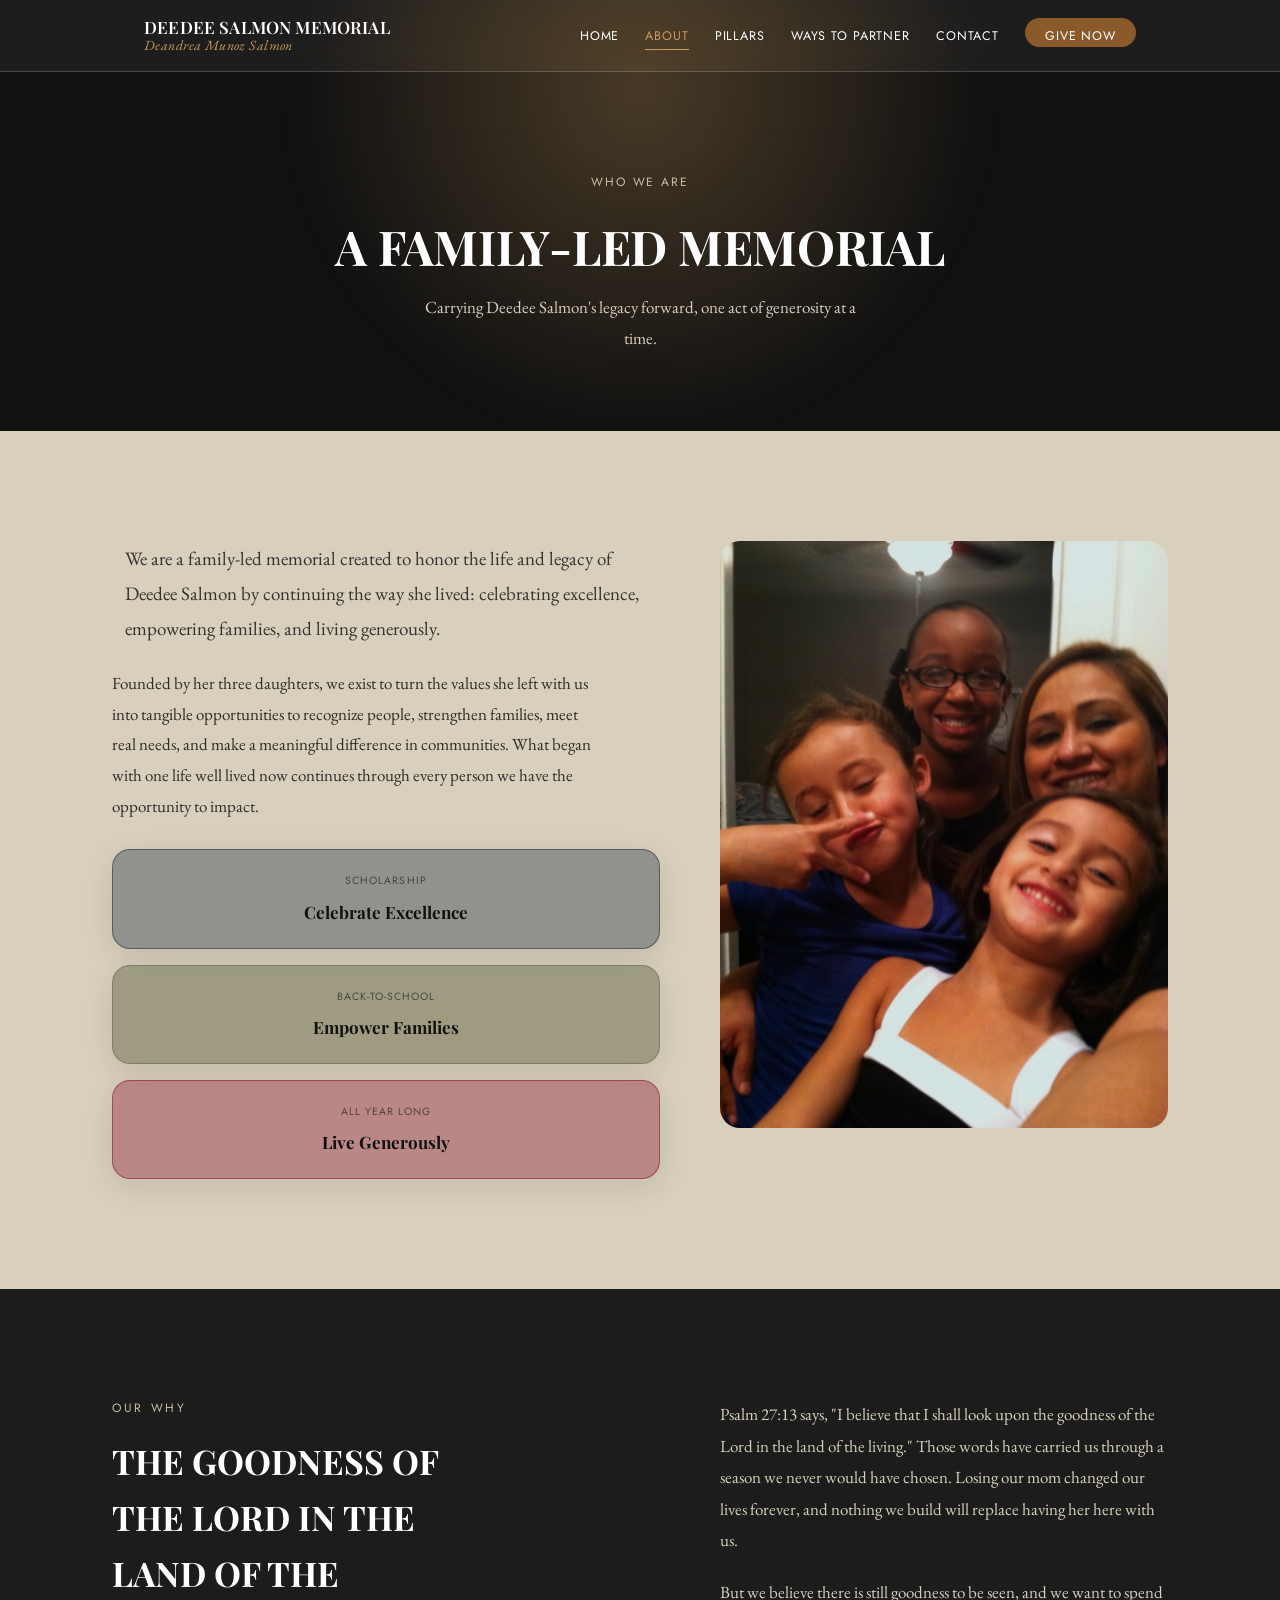
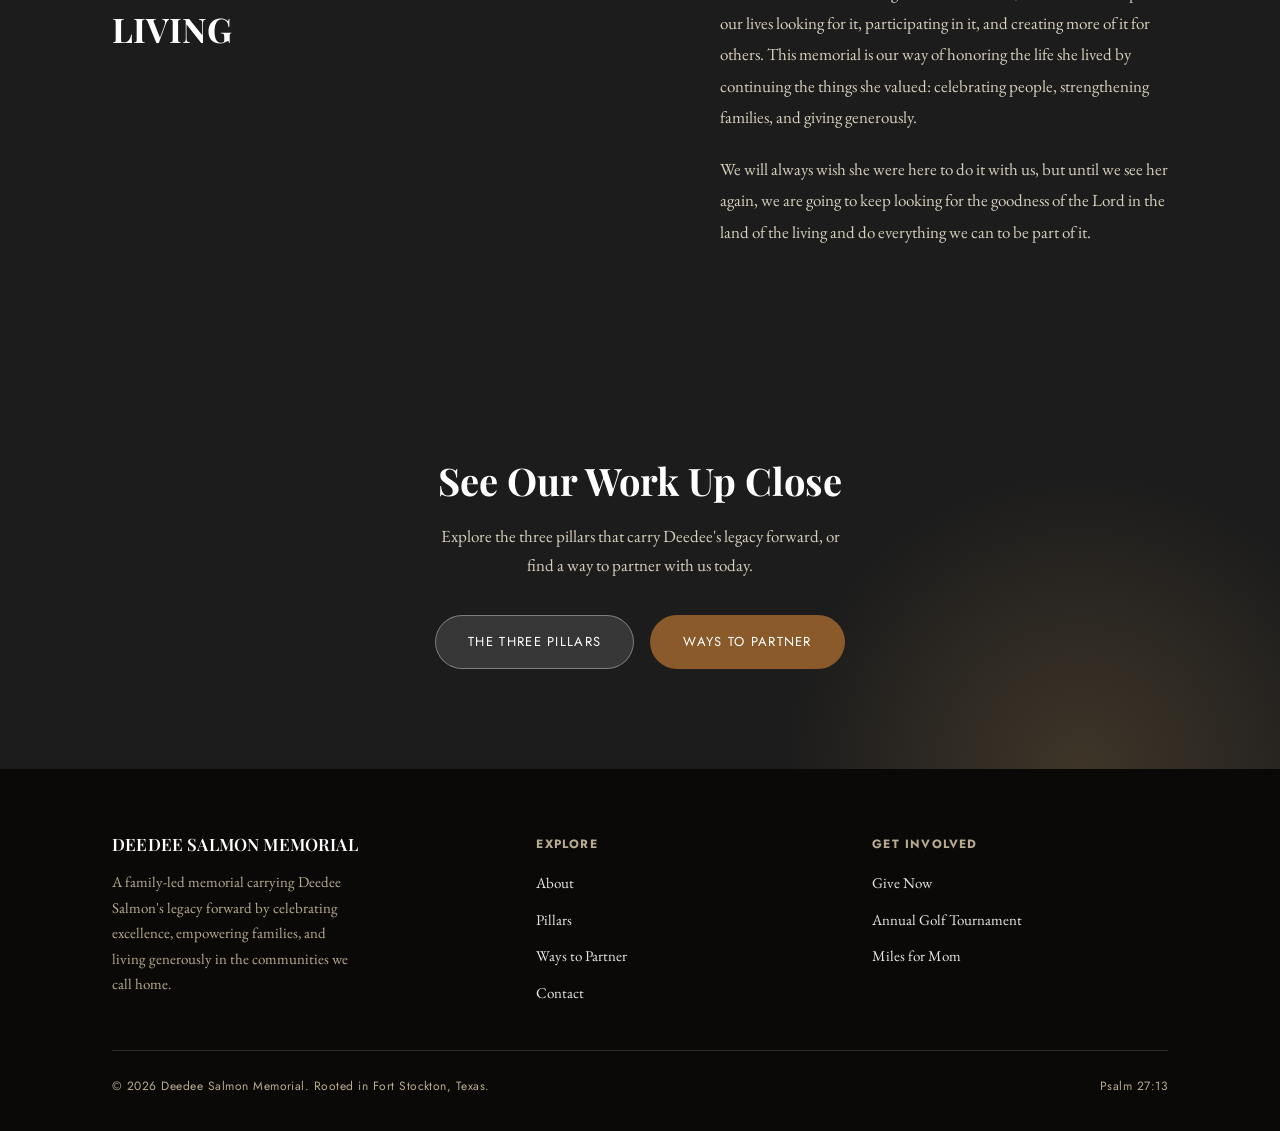
==== commit b1811620: "Land every page bottom on bone, then charcoal, then near-black The CTA band takes the same #1C1C1C a" ====
--- a/about.html
+++ b/about.html
@@ -42,7 +42,7 @@
     </div>
   </section>
 
-  <section class="section">
+  <section class="section section-soft">
     <div class="wrap two-col">
       <div class="reveal reveal-item">
         <p class="lede" style="text-align:left; margin-bottom: 22px;">We are a family-led memorial created to honor the life and legacy of Deedee Salmon by continuing the way she lived: celebrating excellence, empowering families, and living generously.</p>
--- a/styles.css
+++ b/styles.css
@@ -583,7 +583,7 @@
    ============================================================ */
 .cta-band {
   position: relative; z-index: 1;
-  background: linear-gradient(180deg, #1A1A1A 0%, #141414 100%);
+  background: #1C1C1C;
   color: #fff;
   text-align: center; padding: 100px 32px; overflow: hidden;
 }
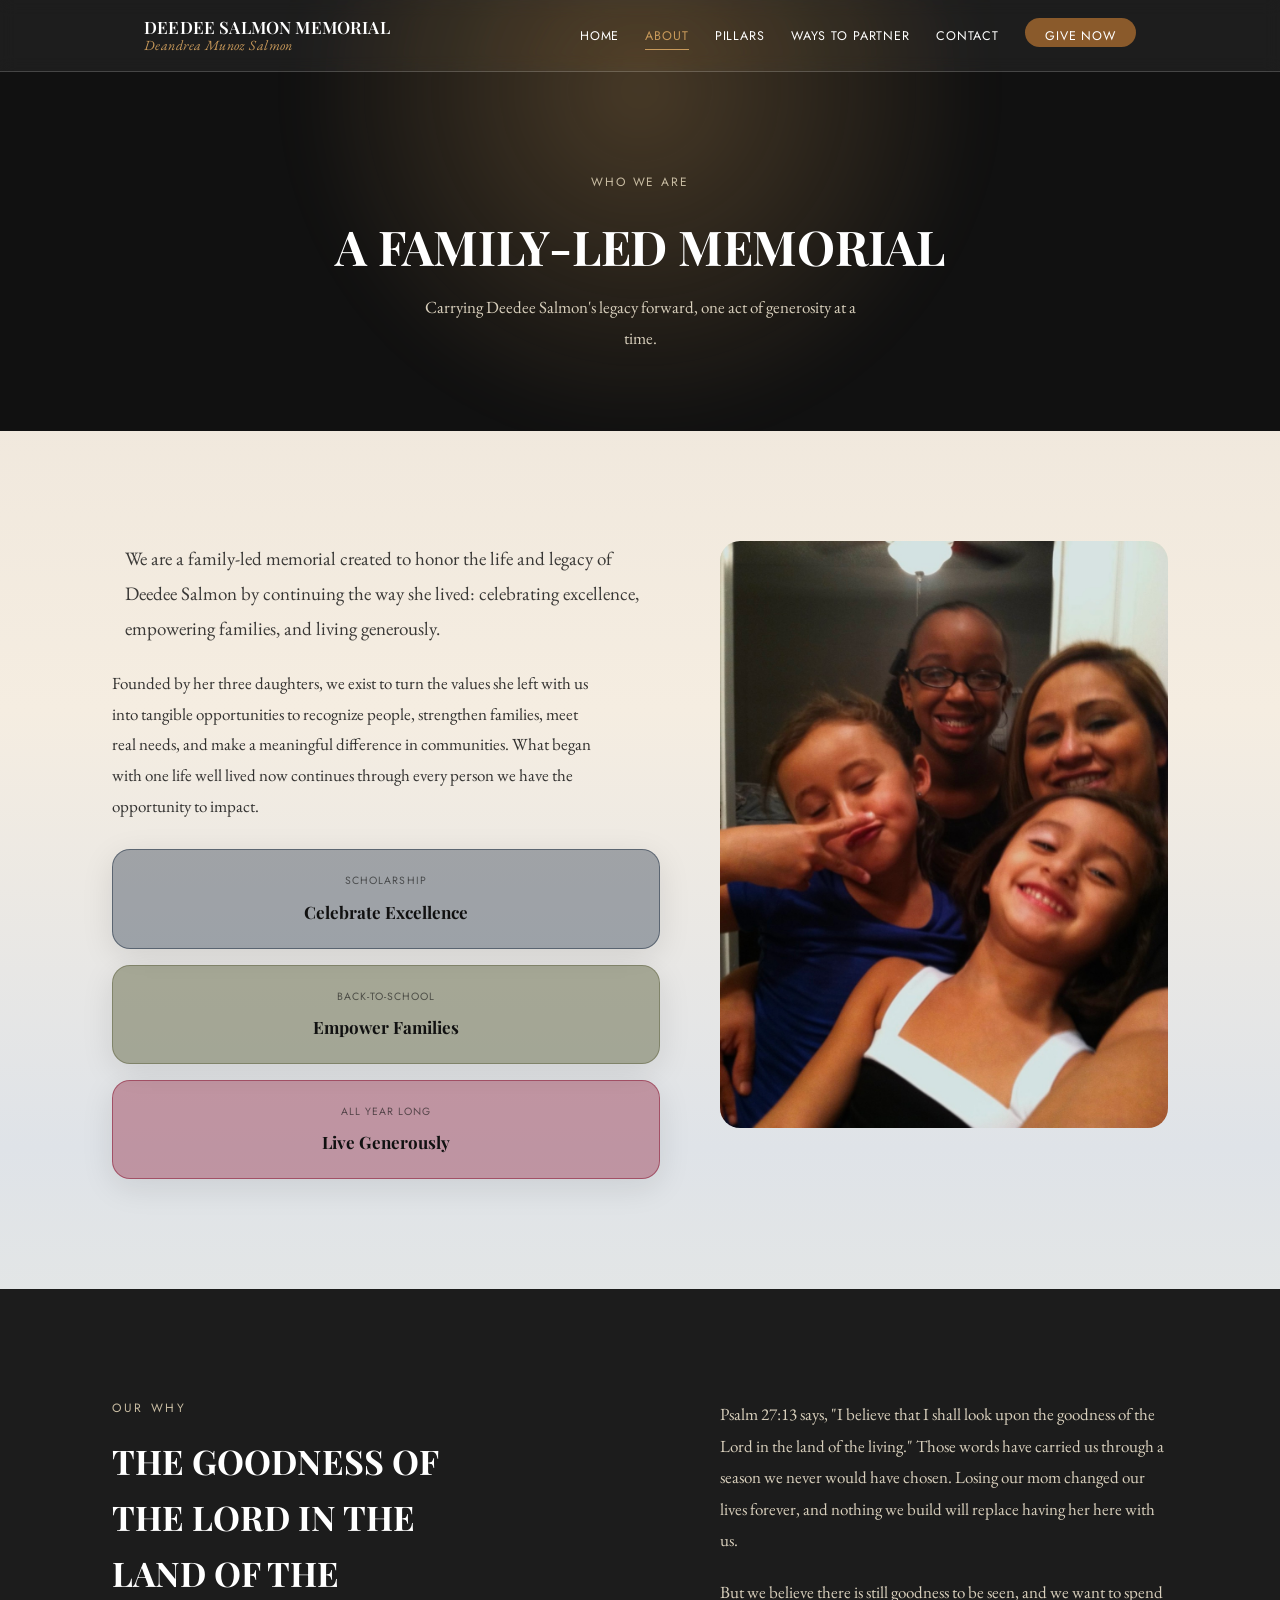
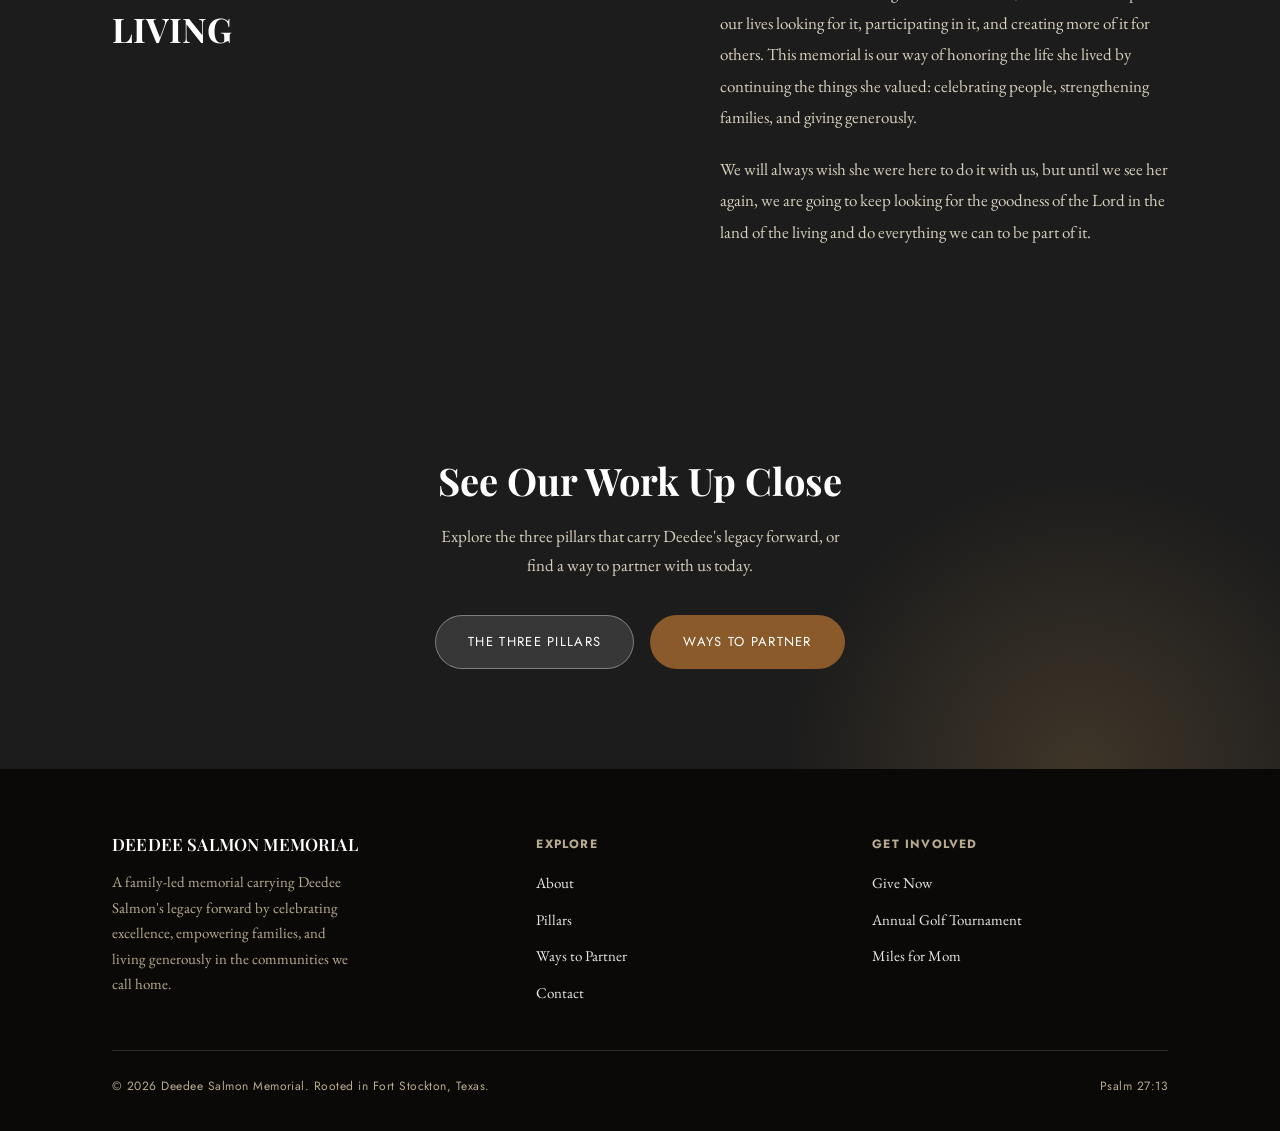
==== commit 87b4701d: "Stop forcing a bone band onto pages that never had one The previous commit added a bone section abov" ====
--- a/about.html
+++ b/about.html
@@ -42,7 +42,7 @@
     </div>
   </section>
 
-  <section class="section section-soft">
+  <section class="section">
     <div class="wrap two-col">
       <div class="reveal reveal-item">
         <p class="lede" style="text-align:left; margin-bottom: 22px;">We are a family-led memorial created to honor the life and legacy of Deedee Salmon by continuing the way she lived: celebrating excellence, empowering families, and living generously.</p>
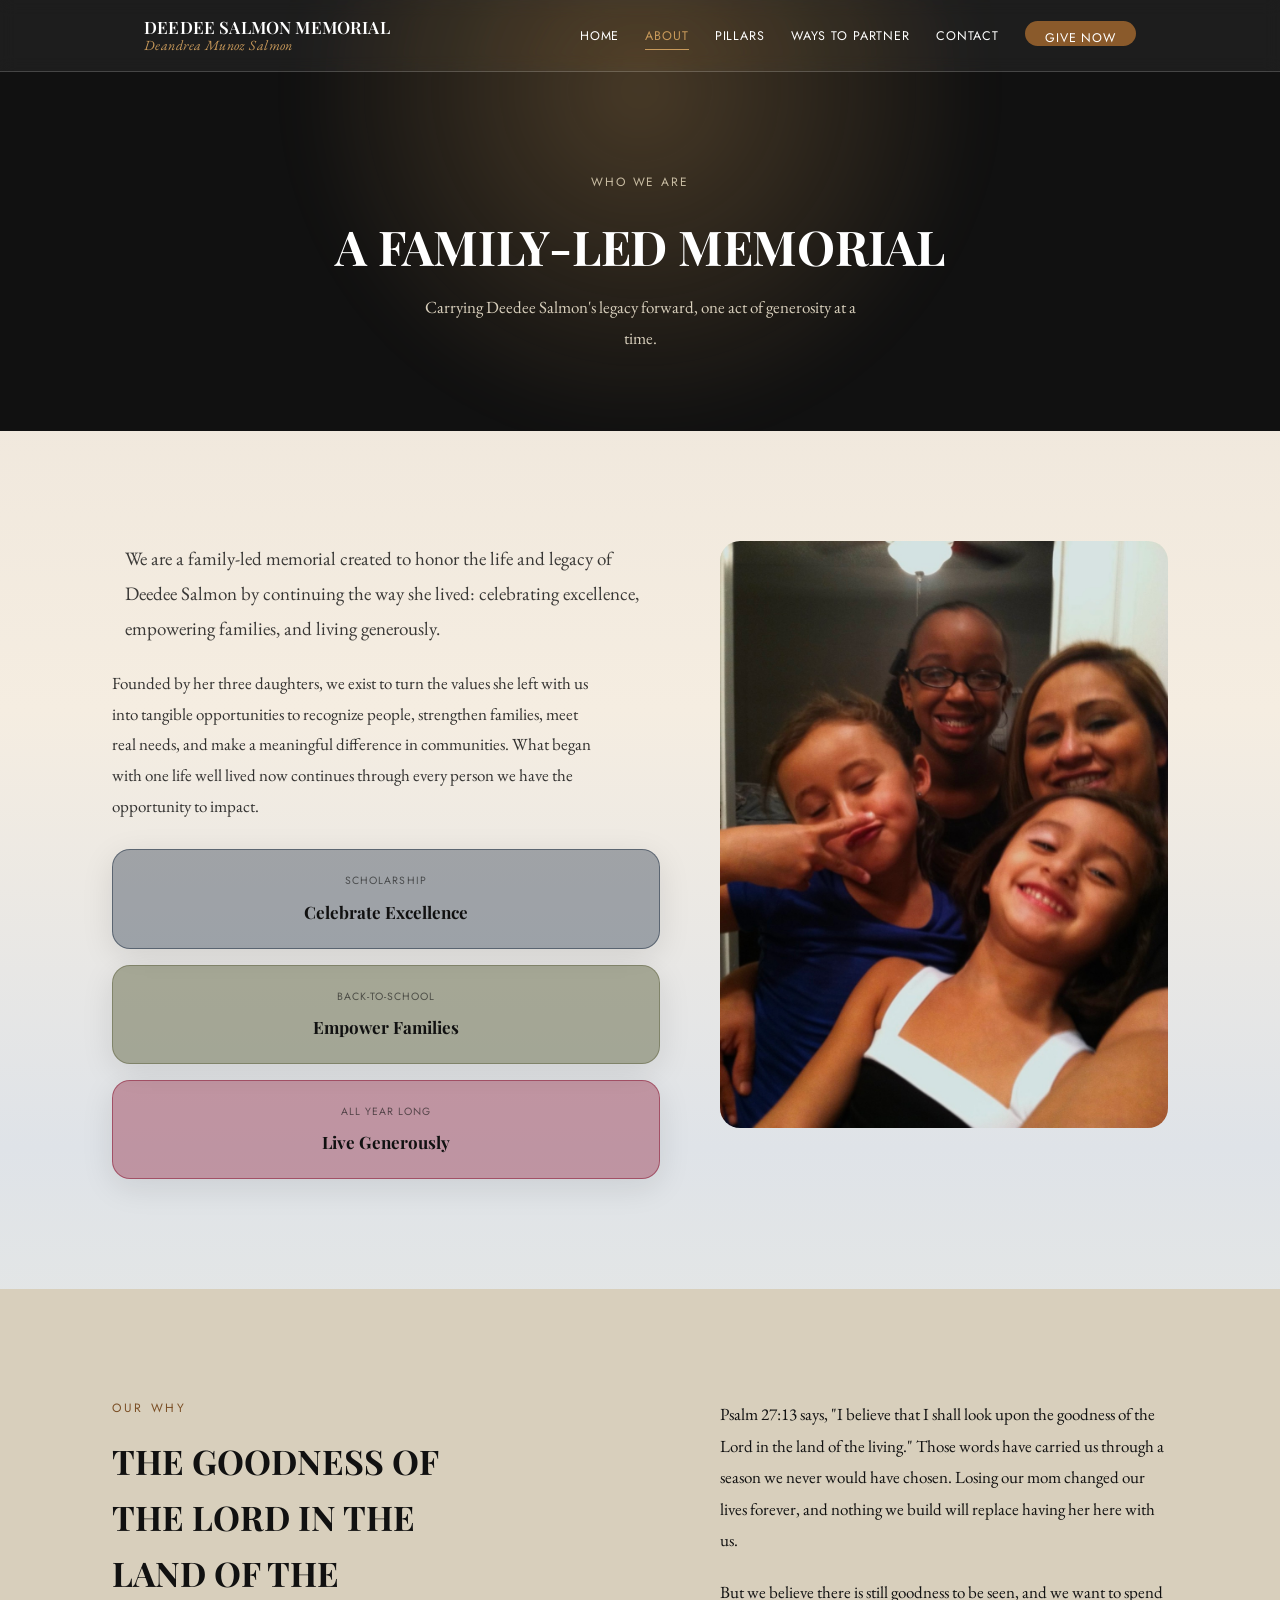
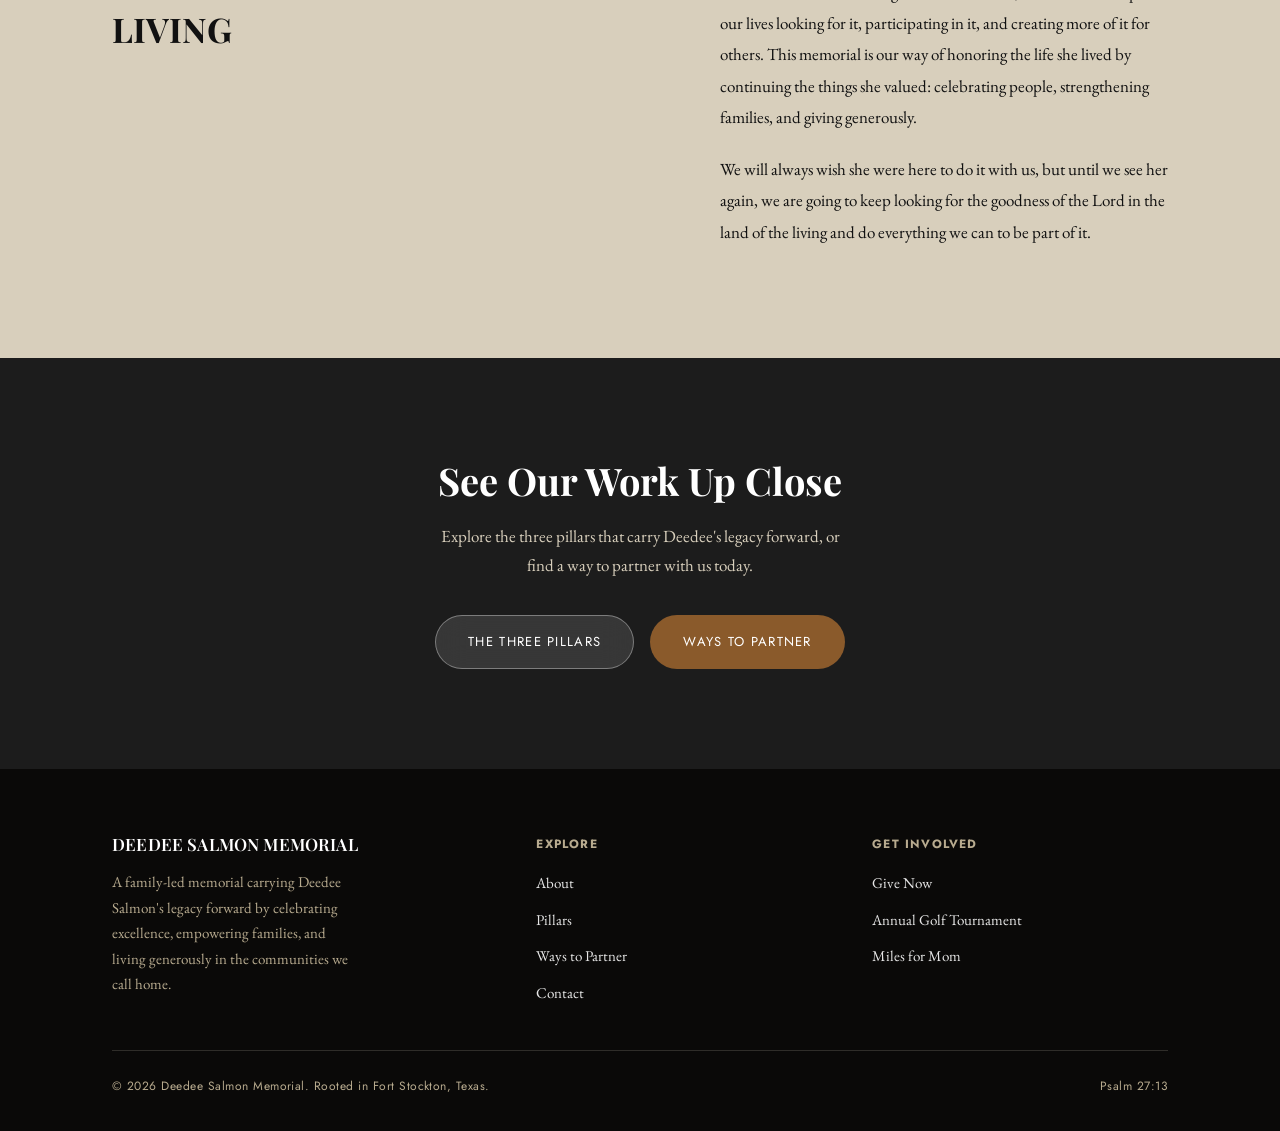
==== commit 5fbb40f0: "Drop the CTA glow, bone the two dark mid-sections, fix nav details Removes the radial circle behind " ====
--- a/about.html
+++ b/about.html
@@ -59,16 +59,16 @@
     </div>
   </section>
 
-  <section class="section section-dark" style="position: relative; overflow: hidden;">
-    <div class="wrap two-col" style="position: relative; z-index: 1;">
+  <section class="section section-soft">
+    <div class="wrap two-col">
       <div class="reveal reveal-item">
-        <span class="kicker" style="color: #c9bda3;">Our Why</span>
+        <span class="kicker">Our Why</span>
         <h2 style="font-family: 'Playfair Display', serif; font-weight: 700; font-size: clamp(24px, 4vw, 34px); margin-top: 14px; max-width: 16ch; text-transform: uppercase;">The Goodness of the Lord in the Land of the Living</h2>
       </div>
       <div class="reveal reveal-item">
-        <p style="font-size: 17px; line-height: 1.85; max-width: 58ch; color: #d8cfbc; margin-bottom: 20px;">Psalm 27:13 says, "I believe that I shall look upon the goodness of the Lord in the land of the living." Those words have carried us through a season we never would have chosen. Losing our mom changed our lives forever, and nothing we build will replace having her here with us.</p>
-        <p style="font-size: 17px; line-height: 1.85; max-width: 58ch; color: #d8cfbc; margin-bottom: 20px;">But we believe there is still goodness to be seen, and we want to spend our lives looking for it, participating in it, and creating more of it for others. This memorial is our way of honoring the life she lived by continuing the things she valued: celebrating people, strengthening families, and giving generously.</p>
-        <p style="font-size: 17px; line-height: 1.85; max-width: 58ch; color: #d8cfbc;">We will always wish she were here to do it with us, but until we see her again, we are going to keep looking for the goodness of the Lord in the land of the living and do everything we can to be part of it.</p>
+        <p style="font-size: 17px; line-height: 1.85; max-width: 58ch; margin-bottom: 20px;">Psalm 27:13 says, "I believe that I shall look upon the goodness of the Lord in the land of the living." Those words have carried us through a season we never would have chosen. Losing our mom changed our lives forever, and nothing we build will replace having her here with us.</p>
+        <p style="font-size: 17px; line-height: 1.85; max-width: 58ch; margin-bottom: 20px;">But we believe there is still goodness to be seen, and we want to spend our lives looking for it, participating in it, and creating more of it for others. This memorial is our way of honoring the life she lived by continuing the things she valued: celebrating people, strengthening families, and giving generously.</p>
+        <p style="font-size: 17px; line-height: 1.85; max-width: 58ch;">We will always wish she were here to do it with us, but until we see her again, we are going to keep looking for the goodness of the Lord in the land of the living and do everything we can to be part of it.</p>
       </div>
     </div>
   </section>
--- a/styles.css
+++ b/styles.css
@@ -143,7 +143,11 @@
   text-transform: uppercase;
   color: #fff !important;
   background: var(--tobacco);
-  padding: 9px 20px;
+  display: inline-flex;
+  align-items: center;
+  justify-content: center;
+  line-height: 1;
+  padding: 11px 20px 10px;
   border-radius: 999px;
 }
 .nav-give::after { display: none; }
@@ -154,10 +158,10 @@
   .main-nav { display: none; position: absolute; top: 68px; left: 20px; right: 20px; }
   .main-nav.open {
     display: block;
-    background: var(--glass-bg);
+    background: rgba(252, 249, 244, 0.97);
     backdrop-filter: blur(24px) saturate(160%);
     -webkit-backdrop-filter: blur(24px) saturate(160%);
-    border: 1px solid var(--glass-border);
+    border: 1px solid rgba(17, 17, 17, 0.12);
     border-radius: 24px;
     box-shadow: var(--glass-shadow);
     padding: 10px 22px 18px;
@@ -322,6 +326,7 @@
   font-family: 'Jost', sans-serif; font-size: 12px; letter-spacing: 0.22em;
   text-transform: uppercase; color: var(--tobacco); display: block; margin-bottom: 14px;
 }
+.section-soft .kicker { color: #7A4E24; }
 .section-head h2 {
   font-family: 'Playfair Display', serif; font-weight: 700;
   font-size: clamp(30px, 4.2vw, 44px); line-height: 1.15;
@@ -587,12 +592,6 @@
   color: #fff;
   text-align: center; padding: 100px 32px; overflow: hidden;
 }
-.cta-band::before {
-  content: ""; position: absolute;
-  width: 600px; height: 600px;
-  background: radial-gradient(circle, rgba(201,154,91,0.20), transparent 70%);
-  bottom: -300px; right: -100px; pointer-events: none;
-}
 .cta-band-inner { position: relative; z-index: 1; }
 .cta-band h2 {
   font-family: 'Playfair Display', serif; font-weight: 700;
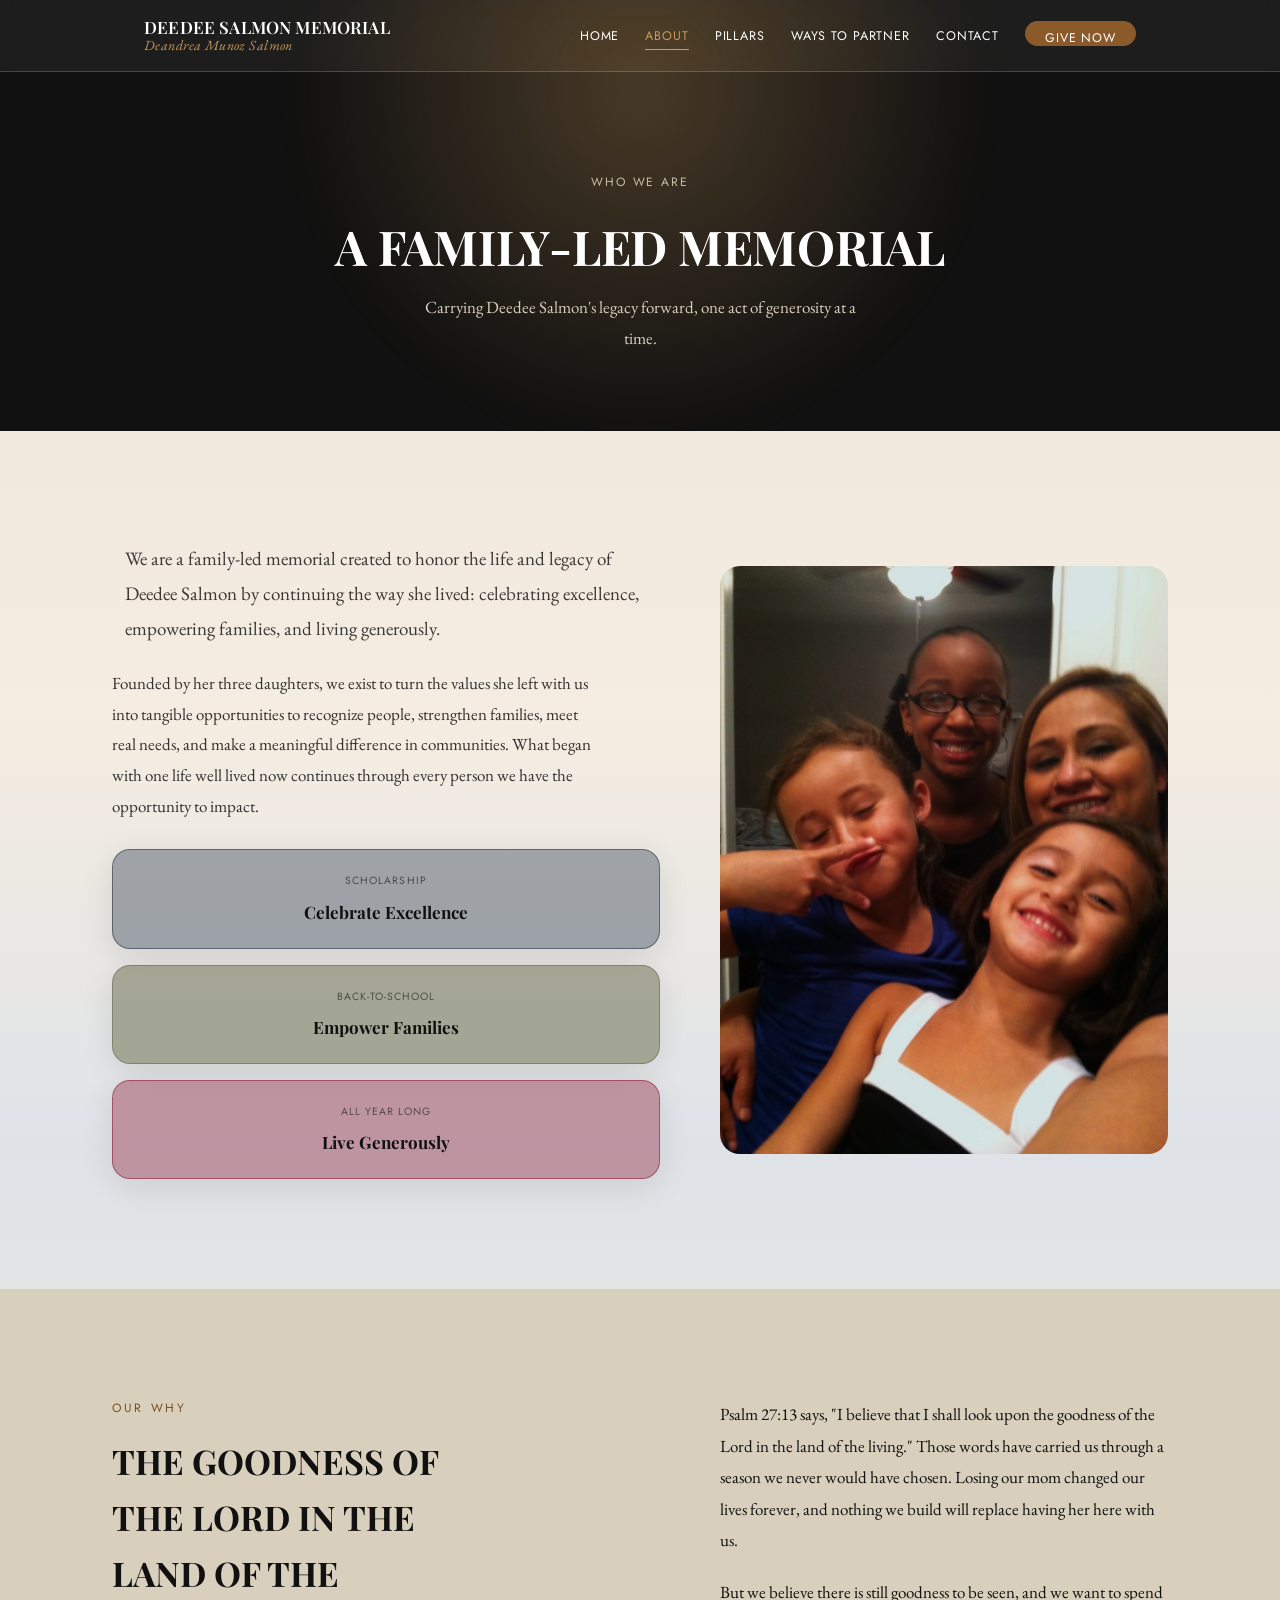
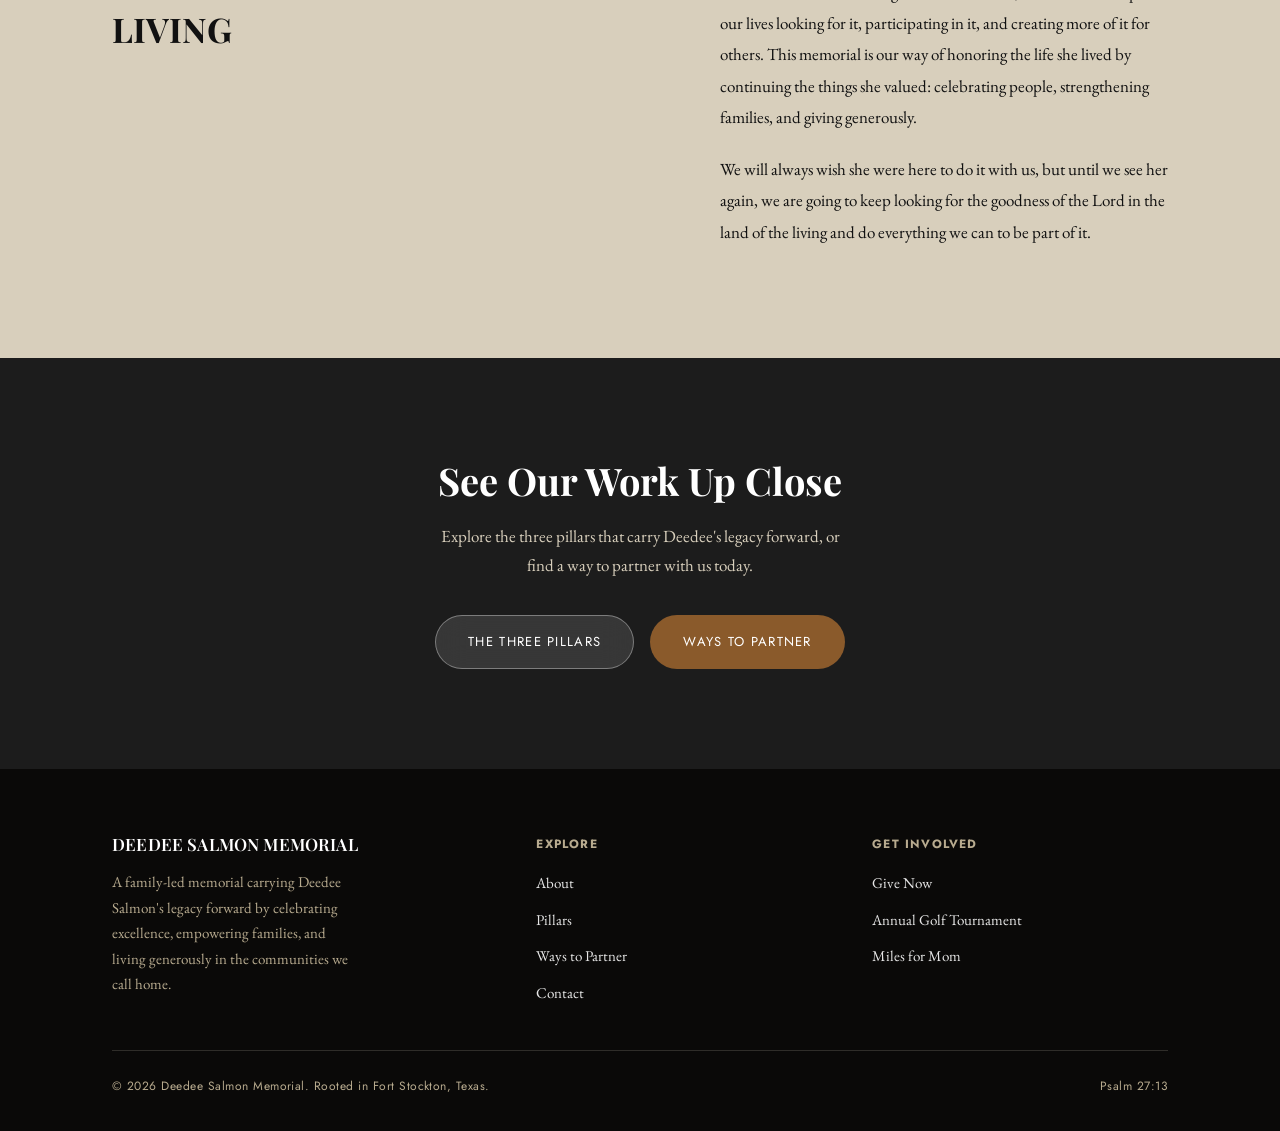
==== commit 932ff162: "Close the homepage gap, centre the About photo, bone the Find Us block Two untinted sections in a ro" ====
--- a/about.html
+++ b/about.html
@@ -53,7 +53,7 @@
           <div class="value-box pillar-red"><div class="label">All Year Long</div><div class="title">Live Generously</div></div>
         </div>
       </div>
-      <div class="reveal reveal-item">
+      <div class="reveal reveal-item photo-col">
         <img class="family-photo" src="images/family.jpg" alt="Deedee's family crowded together for a selfie, smiling and making silly faces" width="1068" height="1400">
       </div>
     </div>
--- a/styles.css
+++ b/styles.css
@@ -308,6 +308,11 @@
    Sections
    ============================================================ */
 .section { position: relative; z-index: 1; padding: 110px 0; }
+/* Back-to-back untinted sections stacked 110px of padding on 110px, which
+   read as an empty gap rather than a break between two ideas. */
+.section:not(.section-soft):not(.section-dark) + .section:not(.section-soft):not(.section-dark) {
+  padding-top: 44px;
+}
 
 /* Tinted sections dissolve into their neighbours instead of butting up
    against them. Each gradient starts and ends at its own colour with zero
@@ -466,6 +471,7 @@
 .flyer-frame { max-width: 460px; margin: 0 auto; aspect-ratio: 8.5 / 11; }
 .photo-frame { width: 100%; height: 100%; object-fit: cover; border-radius: 20px; display: block; }
 .family-photo { width: 100%; height: auto; border-radius: 20px; display: block; }
+.photo-col { align-self: center; }
 @media (max-width: 700px) { .pillar-photo-slot { max-width: 100%; aspect-ratio: 16 / 9; } }
 
 /* ============================================================
@@ -577,6 +583,8 @@
 .form-status { font-family: 'Jost', sans-serif; font-size: 14px; padding: 12px 0; }
 .form-status.success { color: var(--olive); }
 .contact-info { display: grid; gap: 24px; }
+.section-soft .contact-info { grid-template-columns: repeat(2, minmax(0, 1fr)); gap: 30px 48px; }
+@media (max-width: 700px) { .section-soft .contact-info { grid-template-columns: 1fr; } }
 .contact-info .item .label {
   font-family: 'Jost', sans-serif; font-size: 11px; letter-spacing: 0.1em;
   text-transform: uppercase; color: var(--tobacco); margin-bottom: 6px;
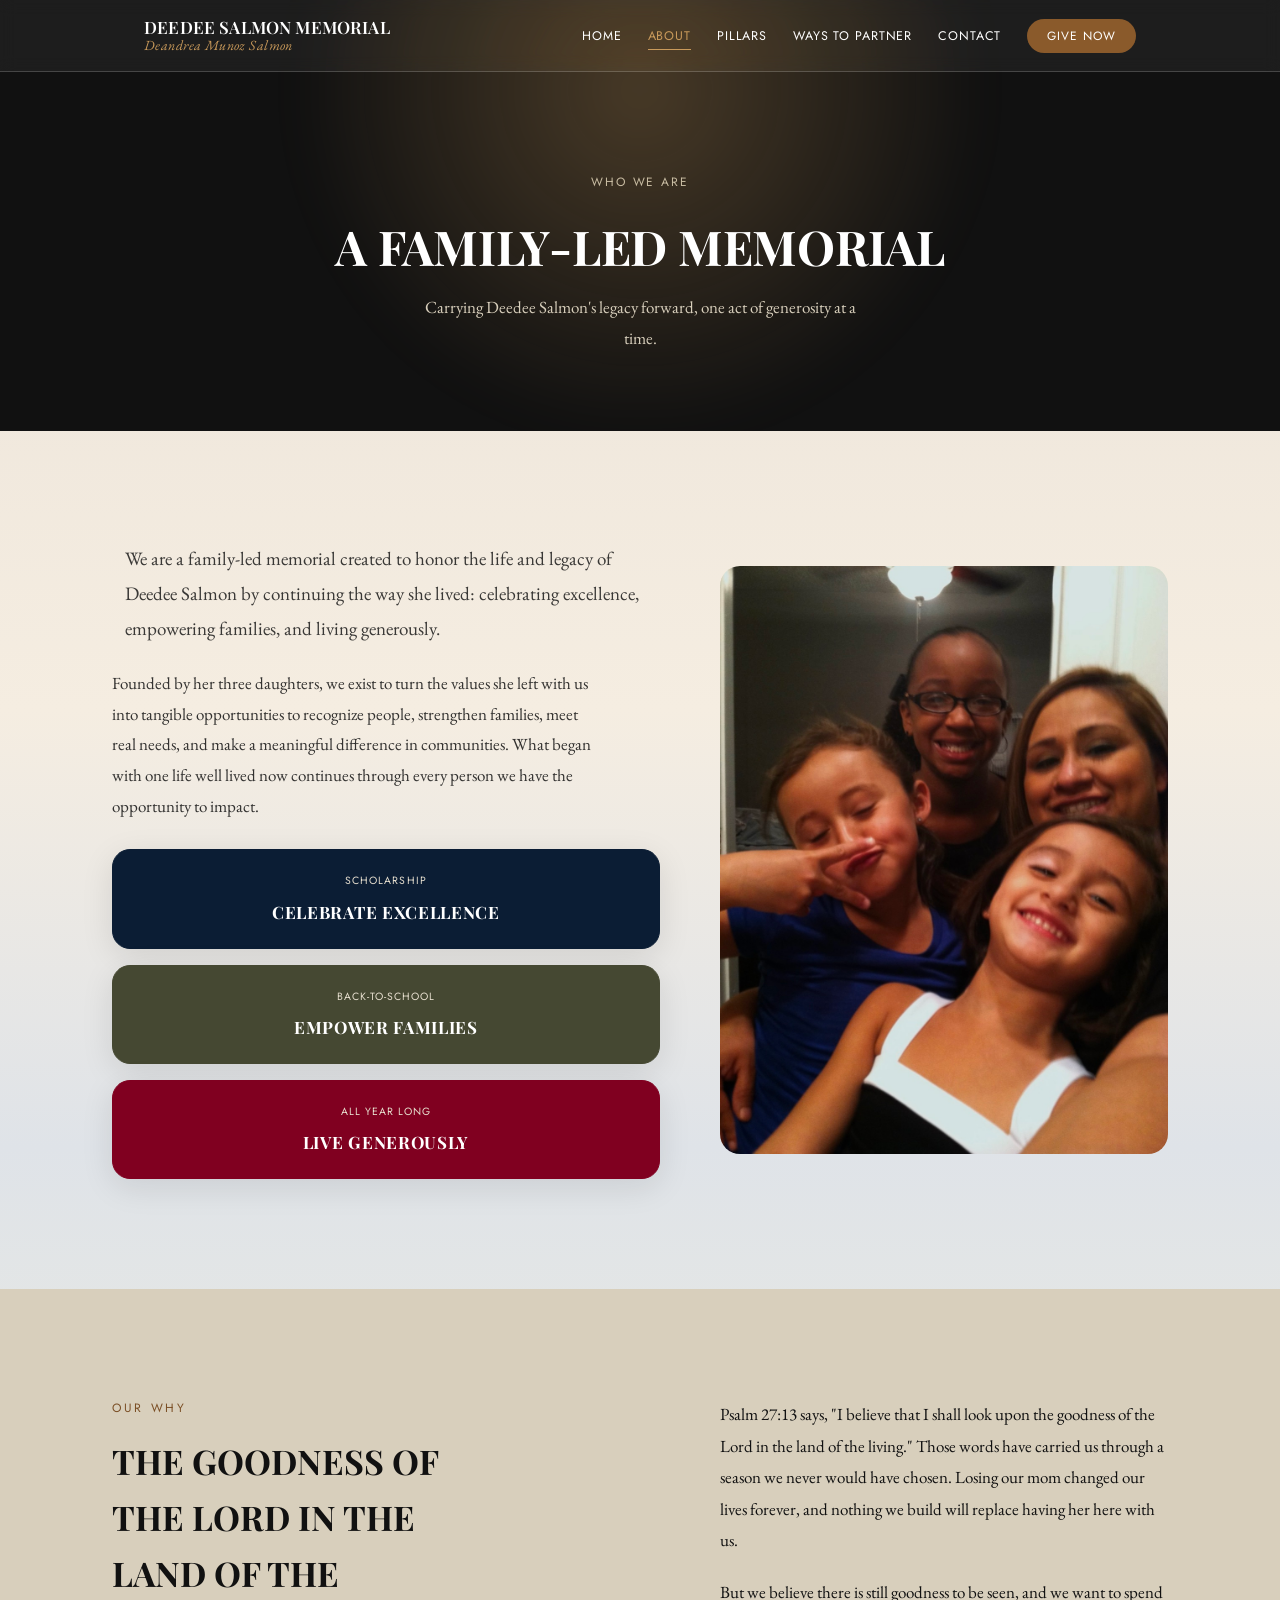
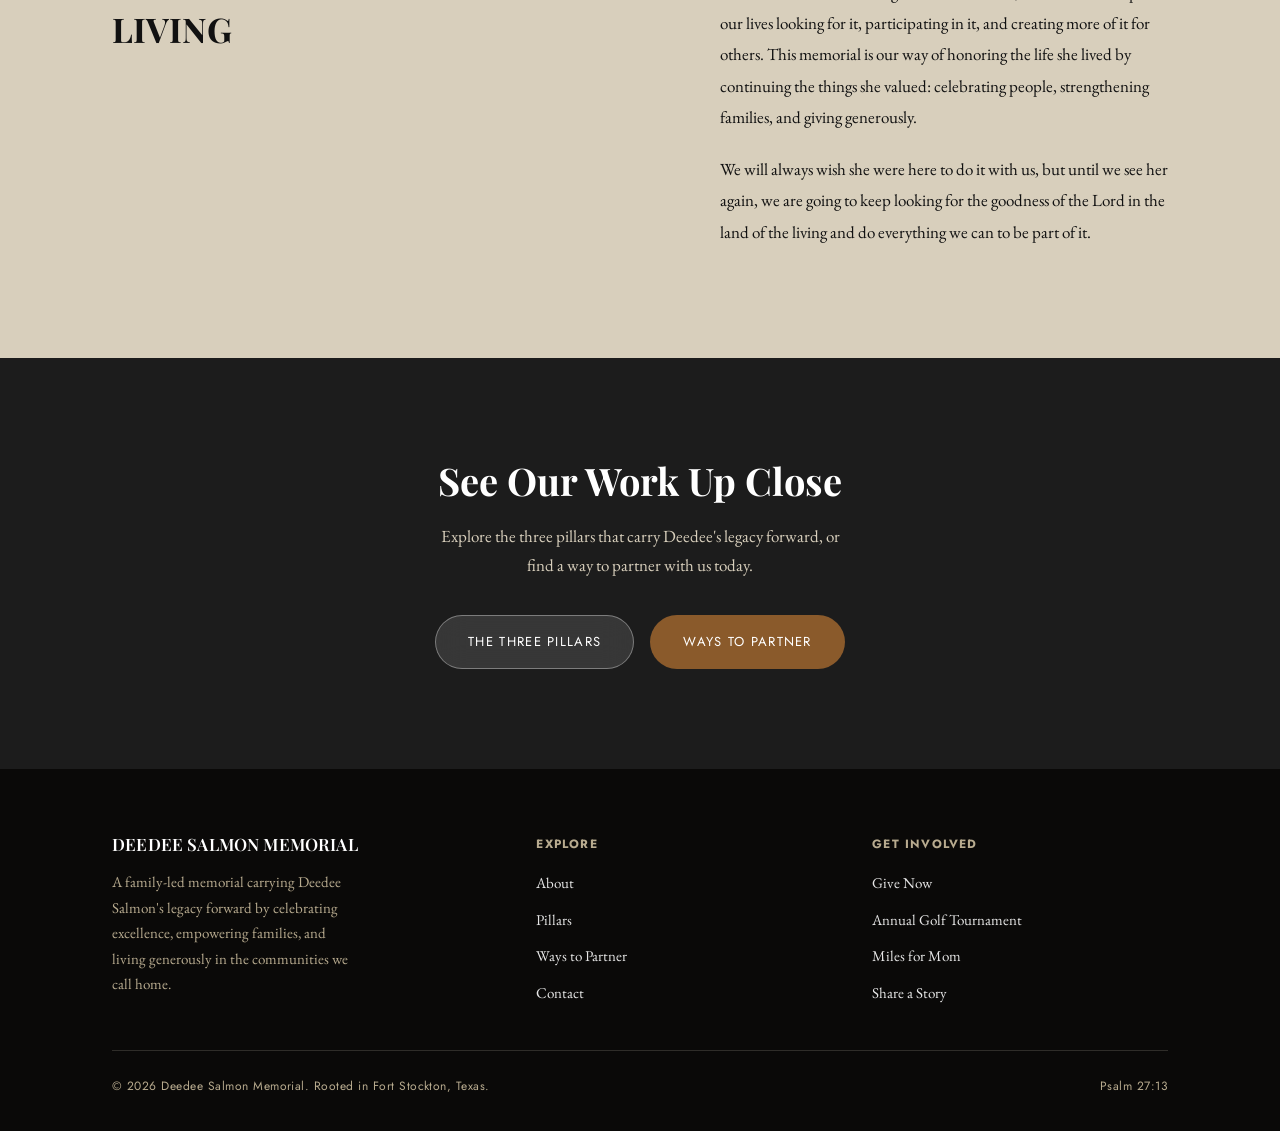
==== commit b62d6f6f: "Add a Share a Story page for the Live Generously pillar Live Generously had no way in. The new page " ====
--- a/about.html
+++ b/about.html
@@ -110,6 +110,7 @@
           <li><a href="https://www.venmo.com/u/deedeesalmonmemorial" target="_blank" rel="noopener">Give Now</a></li>
           <li><a href="golf-tournament.html">Annual Golf Tournament</a></li>
           <li><a href="miles-for-mom.html">Miles for Mom</a></li>
+          <li><a href="share-a-story.html">Share a Story</a></li>
         </ul>
       </div>
     </div>
--- a/styles.css
+++ b/styles.css
@@ -136,7 +136,7 @@
 .site-header.scrolled .main-nav a[aria-current="page"] { color: var(--tobacco); }
 .nav-toggle { color: #fff; transition: color 0.4s var(--ease); }
 .site-header.scrolled .nav-toggle { color: var(--obsidian); }
-.nav-give {
+.main-nav .nav-give {
   font-family: 'Jost', sans-serif;
   font-size: 12px;
   letter-spacing: 0.08em;
@@ -147,32 +147,50 @@
   align-items: center;
   justify-content: center;
   line-height: 1;
-  padding: 11px 20px 10px;
+  padding: 11px 20px;
   border-radius: 999px;
 }
-.nav-give::after { display: none; }
-.nav-give:hover { background: var(--obsidian); }
+.main-nav .nav-give::after { display: none; }
+.main-nav .nav-give:hover { background: var(--obsidian); }
 .nav-toggle { display: none; background: none; border: none; font-family: 'Jost', sans-serif; font-size: 13px; letter-spacing: 0.08em; text-transform: uppercase; cursor: pointer; }
 @media (max-width: 780px) {
   .nav-toggle { display: block; }
   .main-nav { display: none; position: absolute; top: 68px; left: 20px; right: 20px; }
   .main-nav.open {
     display: block;
-    background: rgba(252, 249, 244, 0.97);
-    backdrop-filter: blur(24px) saturate(160%);
-    -webkit-backdrop-filter: blur(24px) saturate(160%);
-    border: 1px solid rgba(17, 17, 17, 0.12);
+    background: #FCF9F4;
+    border: 1px solid rgba(17, 17, 17, 0.14);
     border-radius: 24px;
-    box-shadow: var(--glass-shadow);
+    box-shadow: 0 16px 40px rgba(17, 17, 17, 0.22);
     padding: 10px 22px 18px;
   }
   .main-nav ul { flex-direction: column; align-items: flex-start; gap: 4px; }
-  .main-nav li { width: 100%; border-top: 1px solid rgba(17,17,17,0.08); }
+  .main-nav li { width: 100%; border-top: 1px solid rgba(17,17,17,0.10); }
   .main-nav li:first-child { border-top: none; }
   .main-nav.open a { display: block; padding: 14px 0; color: var(--obsidian); }
   .main-nav.open a:hover, .main-nav.open a[aria-current="page"] { color: var(--tobacco); }
   .main-nav.open a::after { background: var(--tobacco); }
-  .nav-give { display: inline-block; margin-top: 8px; }
+
+  /* In the menu, Give Now is just another item: no capsule, same left edge,
+     type and divider as its neighbours. The !important on colour is needed
+     to undo the one on the desktop pill rule. */
+  .main-nav.open .nav-give {
+    display: block;
+    width: 100%;
+    margin-top: 0;
+    padding: 14px 0;
+    background: none;
+    border-radius: 0;
+    color: var(--obsidian) !important;
+    font-size: 12.5px;
+    letter-spacing: 0.07em;
+  }
+  .main-nav.open .nav-give:hover,
+  .main-nav.open .nav-give[aria-current="page"] {
+    background: none;
+    color: var(--tobacco) !important;
+  }
+  .main-nav.open .nav-give::after { display: block; background: var(--tobacco); }
 }
 
 /* ============================================================
@@ -403,22 +421,16 @@
 .glass-card.pillar-red:hover { background: rgba(128,0,32,0.23); }
 /* Pillars page only: the full-width rows carry more colour than the
    compact cards on the home page, which stay as they are. */
-.pillar-row.pillar-blue,
-.value-box.pillar-blue { background: rgba(11,29,52,0.34); border-color: rgba(11,29,52,0.46); }
-.pillar-row.pillar-olive,
-.value-box.pillar-olive { background: rgba(107,111,78,0.53); border-color: rgba(107,111,78,0.62); }
-.pillar-row.pillar-red,
-.value-box.pillar-red { background: rgba(128,0,32,0.35); border-color: rgba(128,0,32,0.46); }
+.pillar-row.pillar-blue { background: rgba(11,29,52,0.34); border-color: rgba(11,29,52,0.46); }
+.value-box.pillar-blue { background: #0B1D34; border-color: #0B1D34; }
+.pillar-row.pillar-olive { background: rgba(107,111,78,0.53); border-color: rgba(107,111,78,0.62); }
+.value-box.pillar-olive { background: #454832; border-color: #454832; }
+.pillar-row.pillar-red { background: rgba(128,0,32,0.35); border-color: rgba(128,0,32,0.46); }
+.value-box.pillar-red { background: #800020; border-color: #800020; }
 .pillar-row.pillar-blue:hover { background: rgba(11,29,52,0.42); }
 .pillar-row.pillar-olive:hover { background: rgba(107,111,78,0.62); }
 .pillar-row.pillar-red:hover { background: rgba(128,0,32,0.43); }
 
-.glass-card.tint-gold { background: rgba(201,154,91,0.20); border-color: rgba(201,154,91,0.32); }
-.glass-card.tint-blue { background: rgba(11,29,52,0.20); border-color: rgba(11,29,52,0.30); }
-.glass-card.tint-red { background: rgba(128,0,32,0.17); border-color: rgba(128,0,32,0.26); }
-.glass-card.tint-gold:hover { background: rgba(201,154,91,0.28); }
-.glass-card.tint-blue:hover { background: rgba(11,29,52,0.27); }
-.glass-card.tint-red:hover { background: rgba(128,0,32,0.23); }
 
 .glass-card .pillar-label, .give-card-glass .give-label {
   font-family: 'Jost', sans-serif; font-size: 11px; letter-spacing: 0.1em;
@@ -437,9 +449,7 @@
 .give-card-glass h3 { font-family: 'Playfair Display', serif; font-weight: 700; font-size: 21px; }
 .give-card-glass p { font-size: 15px; line-height: 1.75; opacity: 0.82; flex: 1; }
 .give-card-glass a.btn-solid { align-self: flex-start; padding: 12px 26px; font-size: 12px; }
-.give-card-glass.tint-gold .give-label,
-.give-card-glass.tint-blue .give-label,
-.give-card-glass.tint-red .give-label { color: var(--obsidian); opacity: 0.65; }
+.give-card-glass .give-label { color: var(--obsidian); opacity: 0.65; }
 
 /* Pillar detail rows (Pillars page) */
 .pillar-row-grid { display: grid; gap: 24px; }
@@ -494,9 +504,17 @@
   font-family: 'Jost', sans-serif; font-size: 10.5px; letter-spacing: 0.1em;
   text-transform: uppercase; opacity: 0.6; margin-bottom: 8px;
 }
+/* Pillar names read as caps wherever they appear. Scoped to the pillar
+   colour classes so the Ways to Partner card titles are unaffected. */
+.pillar-blue .uc-title, .pillar-olive .uc-title, .pillar-red .uc-title,
+.pillar-blue .title, .pillar-olive .title, .pillar-red .title {
+  text-transform: uppercase; letter-spacing: 0.04em;
+}
 .value-box .title { font-family: 'Playfair Display', serif; font-weight: 700; font-size: 17px; }
 .fact-box .value { font-family: 'Playfair Display', serif; font-weight: 700; font-size: 18px; }
 .value-box.on-dark, .fact-box.on-dark { background: rgba(255,255,255,0.10); border-color: rgba(255,255,255,0.20); }
+.value-box.pillar-blue .label, .value-box.pillar-olive .label, .value-box.pillar-red .label { color: #E8E0D0; opacity: 1; }
+.value-box.pillar-blue .title, .value-box.pillar-olive .title, .value-box.pillar-red .title { color: #fff; }
 .value-box.on-dark .label, .fact-box.on-dark .label { color: #c9bda3; opacity: 1; }
 .value-box.on-dark .title, .fact-box.on-dark .value { color: #fff; }
 
@@ -565,7 +583,8 @@
 /* ============================================================
    Forms (Contact page)
    ============================================================ */
-.form-grid { display: grid; gap: 20px; max-width: 560px; }
+.form-grid { display: grid; gap: 20px; max-width: 560px; margin: 0 auto; }
+.form-grid .field label { text-align: left; }
 .field label {
   display: block; font-family: 'Jost', sans-serif; font-size: 12px;
   letter-spacing: 0.08em; text-transform: uppercase; margin-bottom: 8px; opacity: 0.7;
@@ -583,7 +602,7 @@
 .form-status { font-family: 'Jost', sans-serif; font-size: 14px; padding: 12px 0; }
 .form-status.success { color: var(--olive); }
 .contact-info { display: grid; gap: 24px; }
-.section-soft .contact-info { grid-template-columns: repeat(2, minmax(0, 1fr)); gap: 30px 48px; }
+.section-soft .contact-info { grid-template-columns: repeat(2, minmax(0, 1fr)); gap: 30px 48px; max-width: 820px; margin: 0 auto; text-align: center; }
 @media (max-width: 700px) { .section-soft .contact-info { grid-template-columns: 1fr; } }
 .contact-info .item .label {
   font-family: 'Jost', sans-serif; font-size: 11px; letter-spacing: 0.1em;
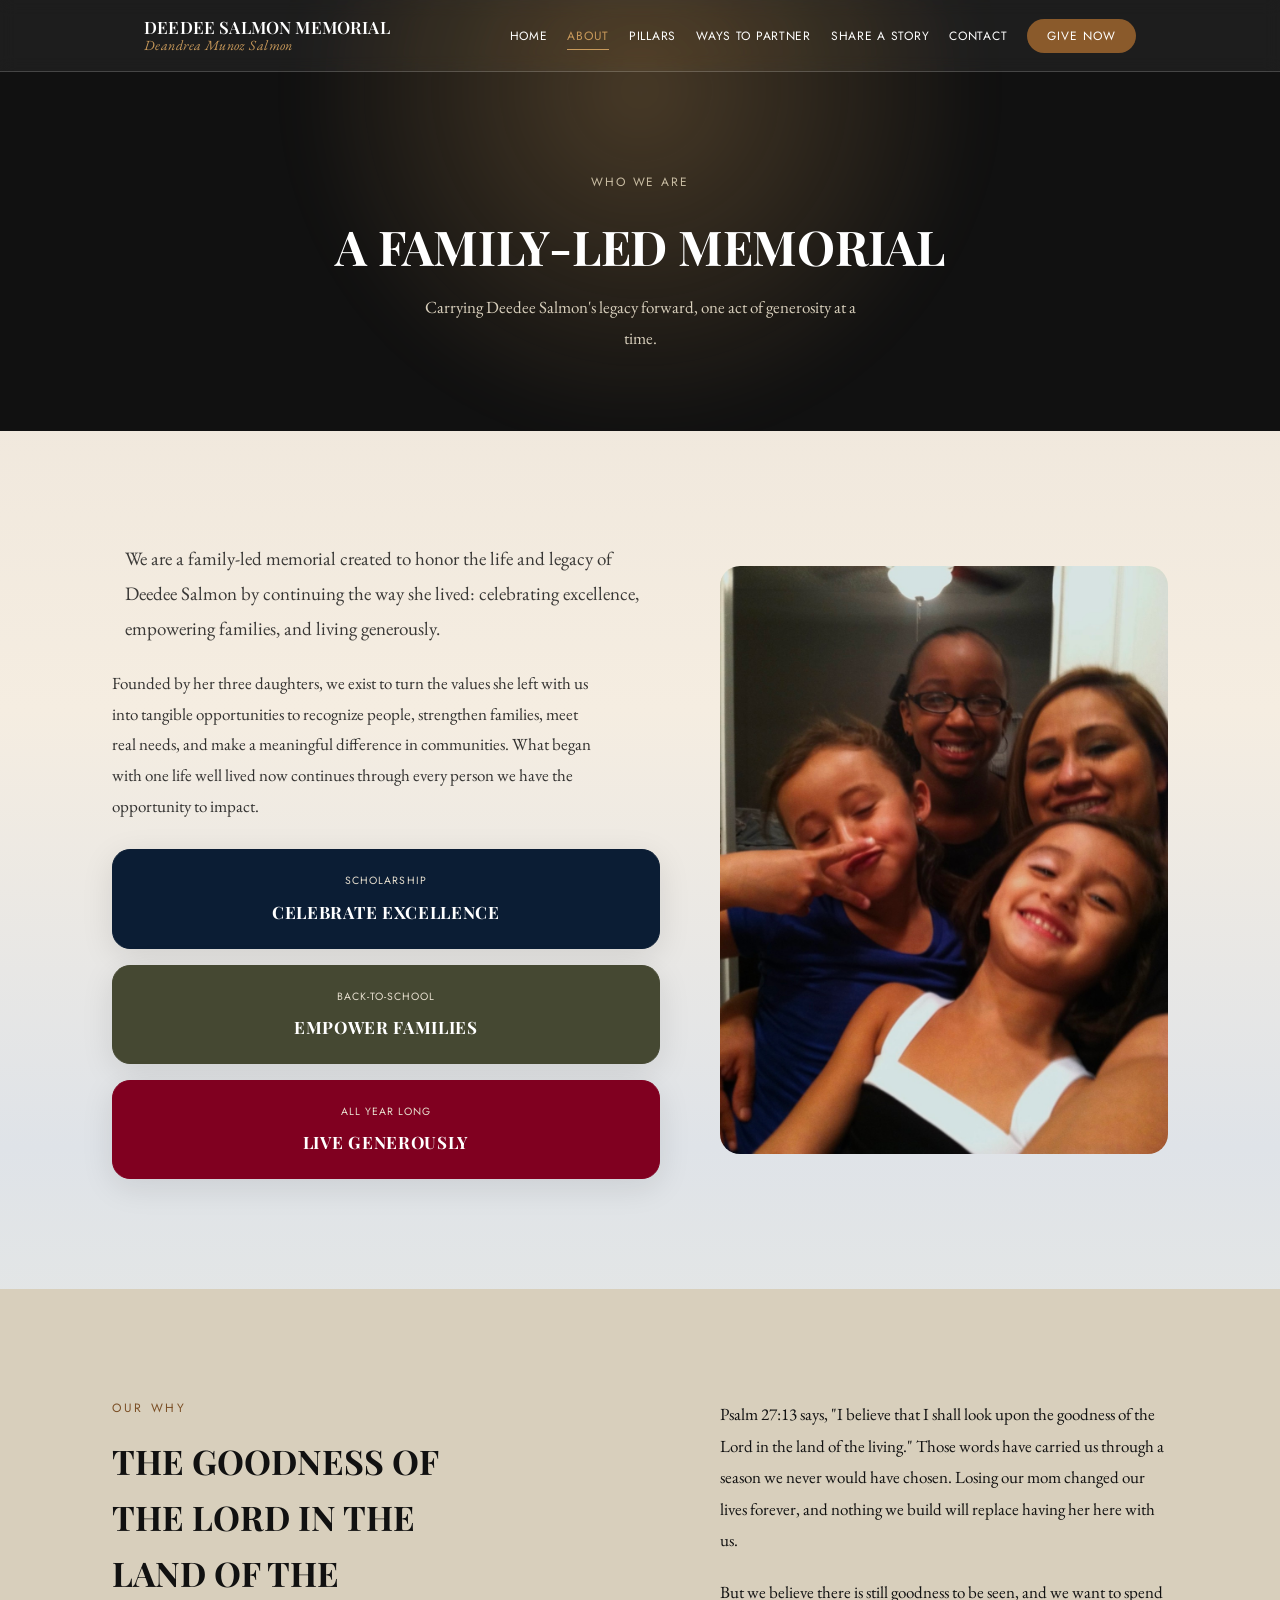
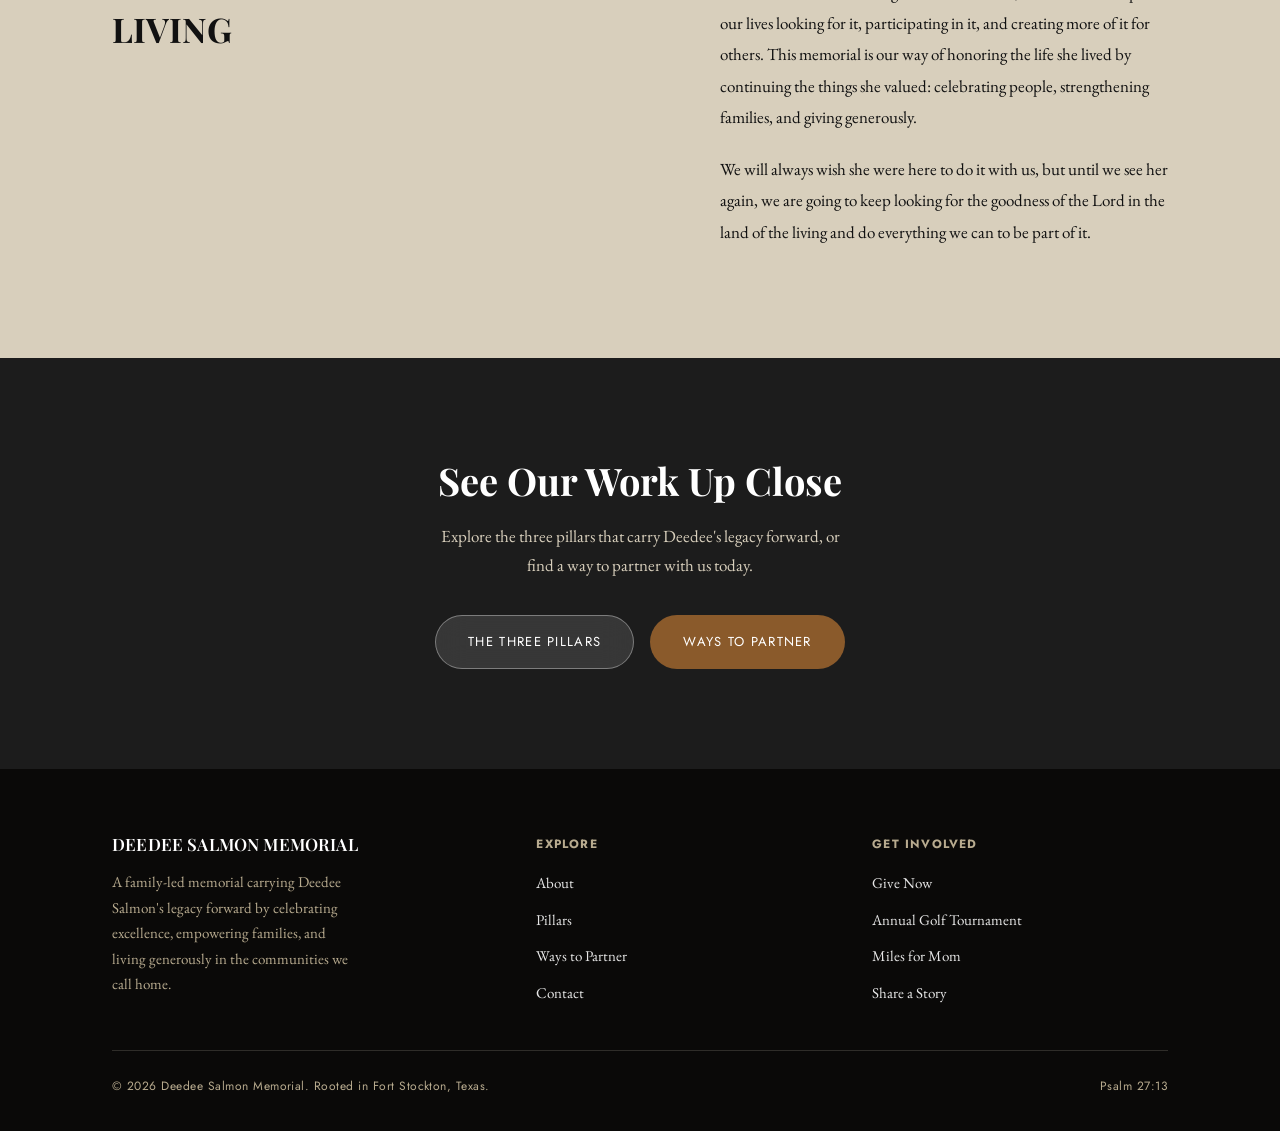
==== commit b8bb2dd6: "Rework the story page and add it to the menu Copy: the header no longer assumes the story is about s" ====
--- a/about.html
+++ b/about.html
@@ -24,6 +24,7 @@
           <li><a href="about.html" aria-current="page">About</a></li>
           <li><a href="pillars.html">Pillars</a></li>
           <li><a href="give.html">Ways to Partner</a></li>
+          <li><a href="share-a-story.html">Share a Story</a></li>
           <li><a href="contact.html">Contact</a></li>
           <li><a href="https://www.venmo.com/u/deedeesalmonmemorial" class="nav-give" target="_blank" rel="noopener">Give Now</a></li>
         </ul>
--- a/styles.css
+++ b/styles.css
@@ -108,11 +108,11 @@
   transition: color 0.4s var(--ease);
 }
 .site-header.scrolled .brand-mark span { color: var(--tobacco); }
-.main-nav ul { display: flex; align-items: center; gap: 26px; list-style: none; }
+.main-nav ul { display: flex; align-items: center; gap: 20px; list-style: none; }
 .main-nav a {
   font-family: 'Jost', sans-serif;
-  font-size: 12.5px;
-  letter-spacing: 0.07em;
+  font-size: 12px;
+  letter-spacing: 0.06em;
   text-transform: uppercase;
   color: #fff;
   position: relative;
@@ -153,7 +153,7 @@
 .main-nav .nav-give::after { display: none; }
 .main-nav .nav-give:hover { background: var(--obsidian); }
 .nav-toggle { display: none; background: none; border: none; font-family: 'Jost', sans-serif; font-size: 13px; letter-spacing: 0.08em; text-transform: uppercase; cursor: pointer; }
-@media (max-width: 780px) {
+@media (max-width: 1040px) {
   .nav-toggle { display: block; }
   .main-nav { display: none; position: absolute; top: 68px; left: 20px; right: 20px; }
   .main-nav.open {
@@ -182,8 +182,8 @@
     background: none;
     border-radius: 0;
     color: var(--obsidian) !important;
-    font-size: 12.5px;
-    letter-spacing: 0.07em;
+    font-size: 12px;
+    letter-spacing: 0.06em;
   }
   .main-nav.open .nav-give:hover,
   .main-nav.open .nav-give[aria-current="page"] {
@@ -458,6 +458,10 @@
 }
 .pillar-row-head { display: flex; flex-direction: column; gap: 10px; }
 .pillar-row h3 { font-size: 25px; }
+/* Bronze sat badly on the tinted cards; the row already knows its own
+   colour, so the button borrows it. */
+.pillar-row .btn-solid { background: var(--pillar-color, var(--tobacco)); }
+.pillar-row .btn-solid:hover { background: var(--obsidian); }
 .pillar-row p { font-size: 16px; }
 @media (max-width: 700px) { .pillar-row { grid-template-columns: 1fr; gap: 18px; text-align: left; } }
 
@@ -466,15 +470,16 @@
    ============================================================ */
 .photo-slot {
   width: 100%;
-  background: repeating-linear-gradient(135deg, rgba(17,17,17,0.08), rgba(17,17,17,0.08) 1px, transparent 1px, transparent 12px);
-  border: 1px dashed rgba(17,17,17,0.18);
+  background-color: rgba(17,17,17,0.17);
+  background-image: repeating-linear-gradient(135deg, rgba(17,17,17,0.10), rgba(17,17,17,0.10) 1px, transparent 1px, transparent 12px);
+  border: 1px dashed rgba(17,17,17,0.34);
   border-radius: 20px;
   display: flex; align-items: center; justify-content: center;
   text-align: center;
 }
 .photo-slot span {
   font-family: 'Jost', sans-serif; font-size: 11px; letter-spacing: 0.1em;
-  text-transform: uppercase; opacity: 0.45; padding: 0 20px;
+  text-transform: uppercase; opacity: 0.62; padding: 0 20px;
 }
 .portrait-slot { aspect-ratio: 3 / 4; }
 .pillar-photo-slot { max-width: 200px; aspect-ratio: 4 / 3; margin-bottom: 6px; }
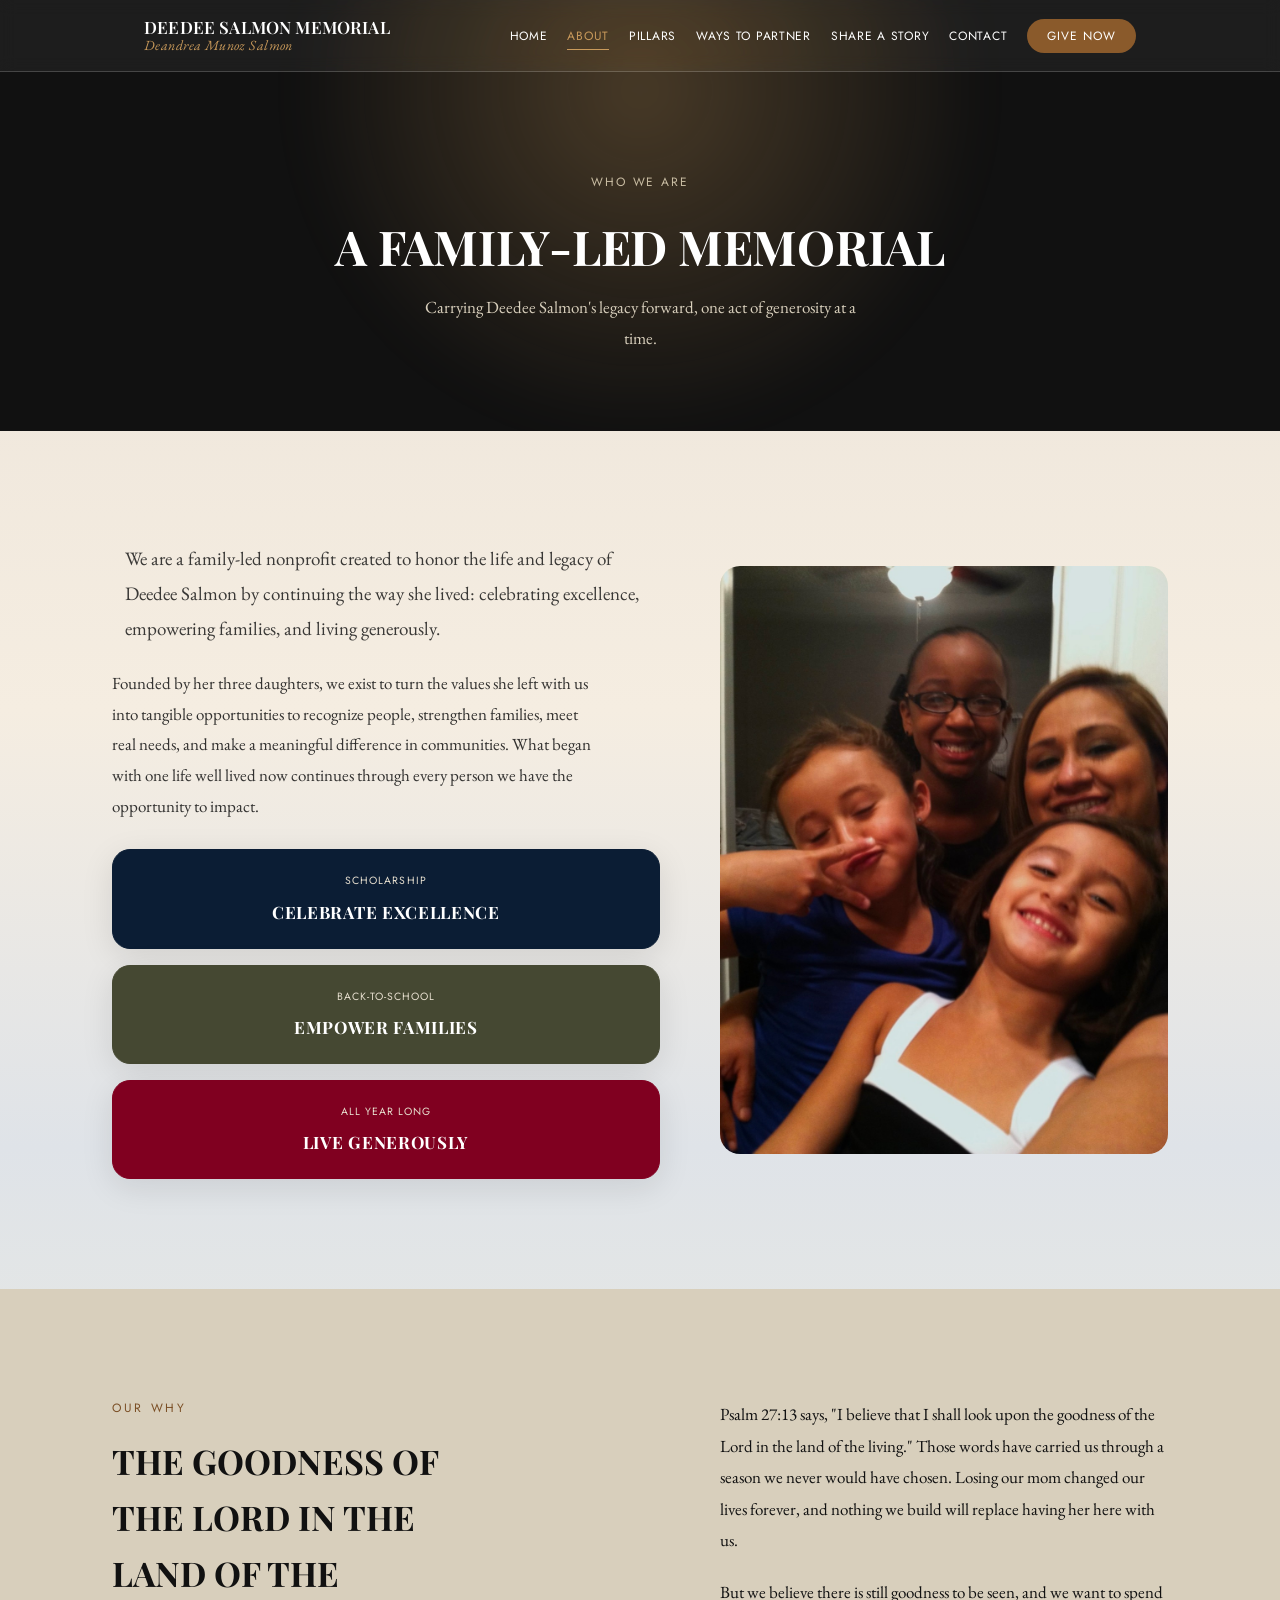
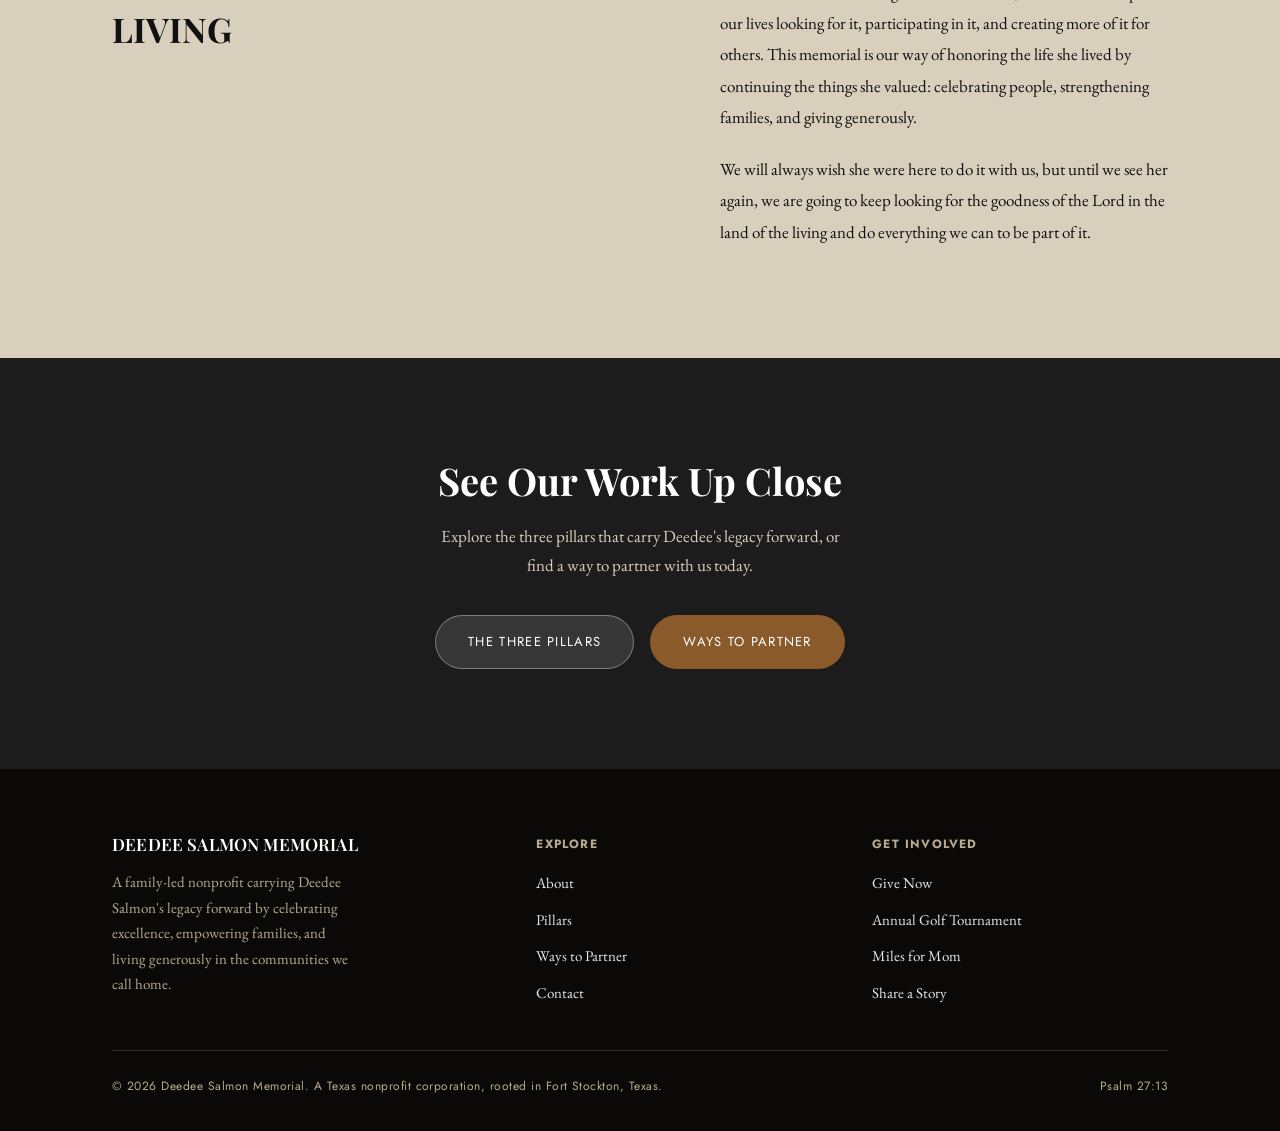
==== commit 18c939b7: "Describe the memorial as a nonprofit The descriptor line on every page and in the meta descriptions " ====
--- a/about.html
+++ b/about.html
@@ -4,7 +4,7 @@
 <meta charset="UTF-8">
 <meta name="viewport" content="width=device-width, initial-scale=1.0">
 <title>About | Deedee Salmon Memorial</title>
-<meta name="description" content="A family-led memorial created to honor the life and legacy of Deedee Salmon, founded by her three daughters.">
+<meta name="description" content="A family-led nonprofit created to honor the life and legacy of Deedee Salmon, founded by her three daughters.">
 <link rel="preconnect" href="https://fonts.googleapis.com">
 <link href="https://fonts.googleapis.com/css2?family=Playfair+Display:wght@500;600;700&family=Bodoni+Moda:ital,wght@1,600;1,700&family=EB+Garamond:ital,wght@0,400;0,500;1,400&family=Jost:wght@400;500;600&display=swap" rel="stylesheet">
 <link rel="stylesheet" href="styles.css">
@@ -46,7 +46,7 @@
   <section class="section">
     <div class="wrap two-col">
       <div class="reveal reveal-item">
-        <p class="lede" style="text-align:left; margin-bottom: 22px;">We are a family-led memorial created to honor the life and legacy of Deedee Salmon by continuing the way she lived: celebrating excellence, empowering families, and living generously.</p>
+        <p class="lede" style="text-align:left; margin-bottom: 22px;">We are a family-led nonprofit created to honor the life and legacy of Deedee Salmon by continuing the way she lived: celebrating excellence, empowering families, and living generously.</p>
         <p style="font-size: 17px; line-height: 1.8; max-width: 60ch; opacity: 0.85;">Founded by her three daughters, we exist to turn the values she left with us into tangible opportunities to recognize people, strengthen families, meet real needs, and make a meaningful difference in communities. What began with one life well lived now continues through every person we have the opportunity to impact.</p>
         <div class="values-row" style="grid-template-columns: 1fr; margin-top: 28px;">
           <div class="value-box pillar-blue"><div class="label">Scholarship</div><div class="title">Celebrate Excellence</div></div>
@@ -94,7 +94,7 @@
     <div class="footer-grid">
       <div class="footer-brand">
         <div class="brand-mark">Deedee Salmon Memorial</div>
-        <p>A family-led memorial carrying Deedee Salmon's legacy forward by celebrating excellence, empowering families, and living generously in the communities we call home.</p>
+        <p>A family-led nonprofit carrying Deedee Salmon's legacy forward by celebrating excellence, empowering families, and living generously in the communities we call home.</p>
       </div>
       <div class="footer-col">
         <h4>Explore</h4>
@@ -116,7 +116,7 @@
       </div>
     </div>
     <div class="footer-bottom">
-      <span>&copy; 2026 Deedee Salmon Memorial. Rooted in Fort Stockton, Texas.</span>
+      <span>&copy; 2026 Deedee Salmon Memorial. A Texas nonprofit corporation, rooted in Fort Stockton, Texas.</span>
       <span>Psalm 27:13</span>
     </div>
   </div>
--- a/styles.css
+++ b/styles.css
@@ -684,3 +684,62 @@
   * { animation: none !important; transition: none !important; scroll-behavior: auto !important; }
   .reveal { opacity: 1 !important; transform: none !important; filter: none !important; }
 }
+
+/* ============================================================
+   Phone (<= 640px)
+   ------------------------------------------------------------
+   Everything above is written for desktop and simply narrowed on
+   a phone, which left roughly 1,300px of padding per page and
+   headings sitting on their clamp() floors rather than on sizes
+   chosen for the screen. This block is the only phone-specific
+   layer; desktop is untouched by it.
+   ============================================================ */
+@media (max-width: 640px) {
+
+  /* Space --------------------------------------------------- */
+  .wrap { padding: 0 20px; }
+  .hero { padding: 120px 0 72px; }
+  .page-header { padding: 108px 0 56px; }
+  .section { padding: 64px 0; }
+  .section:not(.section-soft):not(.section-dark) + .section:not(.section-soft):not(.section-dark) {
+    padding-top: 30px;
+  }
+  .cta-band { padding: 64px 20px; }
+  .site-footer { padding: 52px 0 28px; }
+  .glass-card { padding: 26px 22px; }
+  .glass-quote { padding: 28px 24px; }
+  .tier-card { padding: 26px 22px; }
+  .value-box, .fact-box { padding: 20px 16px; }
+
+  /* Type ---------------------------------------------------- */
+  .hero h1 { font-size: 34px; line-height: 1.12; margin-bottom: 16px; }
+  .page-header h1 { font-size: 29px; line-height: 1.18; }
+  .section-head h2 { font-size: 27px; line-height: 1.2; }
+  .cta-band h2 { font-size: 24px; }
+  .hero p, .page-header p { font-size: 16.5px; line-height: 1.7; }
+  .lede { font-size: 17px; line-height: 1.75; }
+  .cta-band p { font-size: 16.5px; margin-bottom: 26px; }
+  .glass-quote blockquote { font-size: 19px; line-height: 1.5; }
+
+  /* Touch --------------------------------------------------- */
+  .btn-solid, .btn-glass, .btn-outline-dark, .btn-frosted-primary, .btn-disabled {
+    min-height: 48px;
+    display: inline-flex;
+    align-items: center;
+    justify-content: center;
+    padding: 14px 26px;
+  }
+  /* Primary calls to action go full width so they are easy to hit */
+  .hero-ctas { flex-direction: column; gap: 12px; margin-top: 28px; }
+  .hero-ctas a,
+  .cta-band .btn-solid,
+  .cta-band .btn-glass,
+  .form-grid button,
+  .give-card-glass a.btn-solid,
+  .tier-card .btn-solid,
+  .tier-card .btn-disabled { width: 100%; }
+  .cta-band-inner > div { display: flex; flex-direction: column; gap: 12px; }
+  .field input, .field textarea, .field select { padding: 15px 16px; }
+  .field textarea { min-height: 140px; }
+  .main-nav.open a { padding: 16px 0; }
+}
